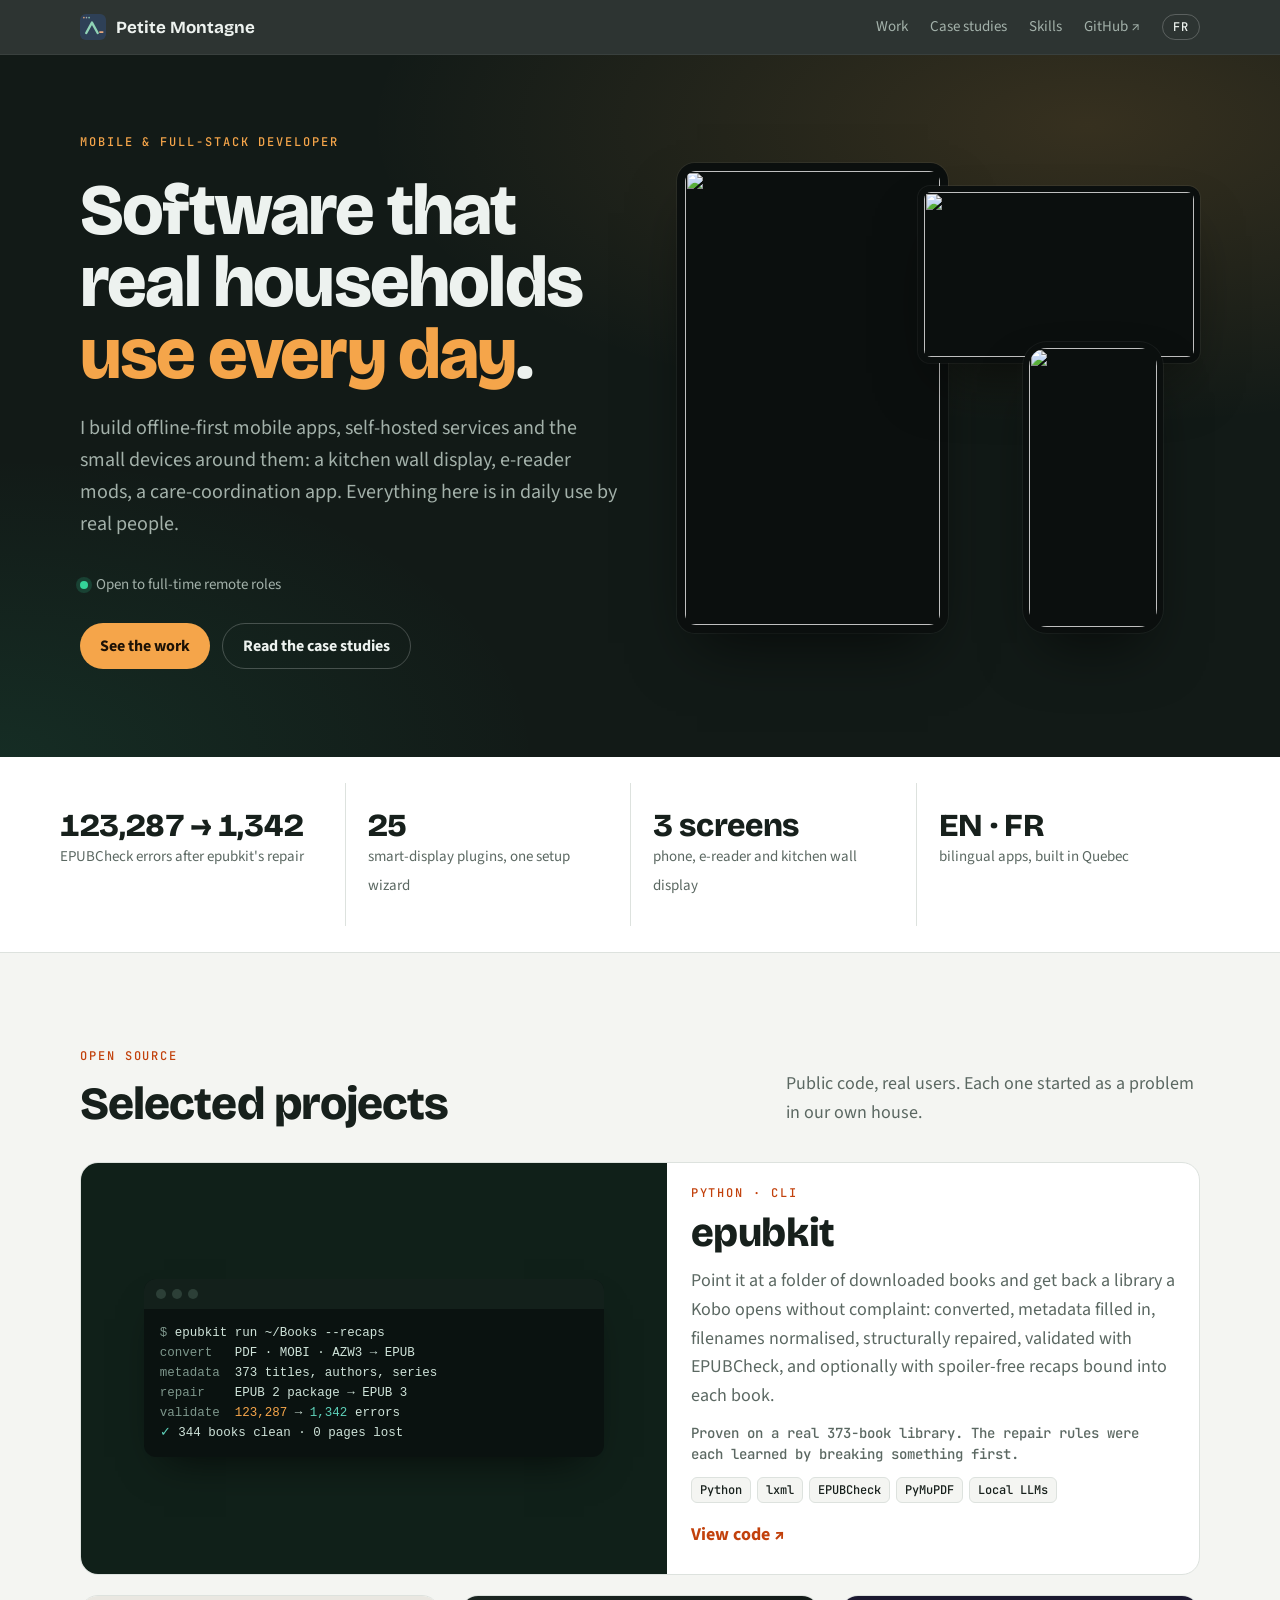
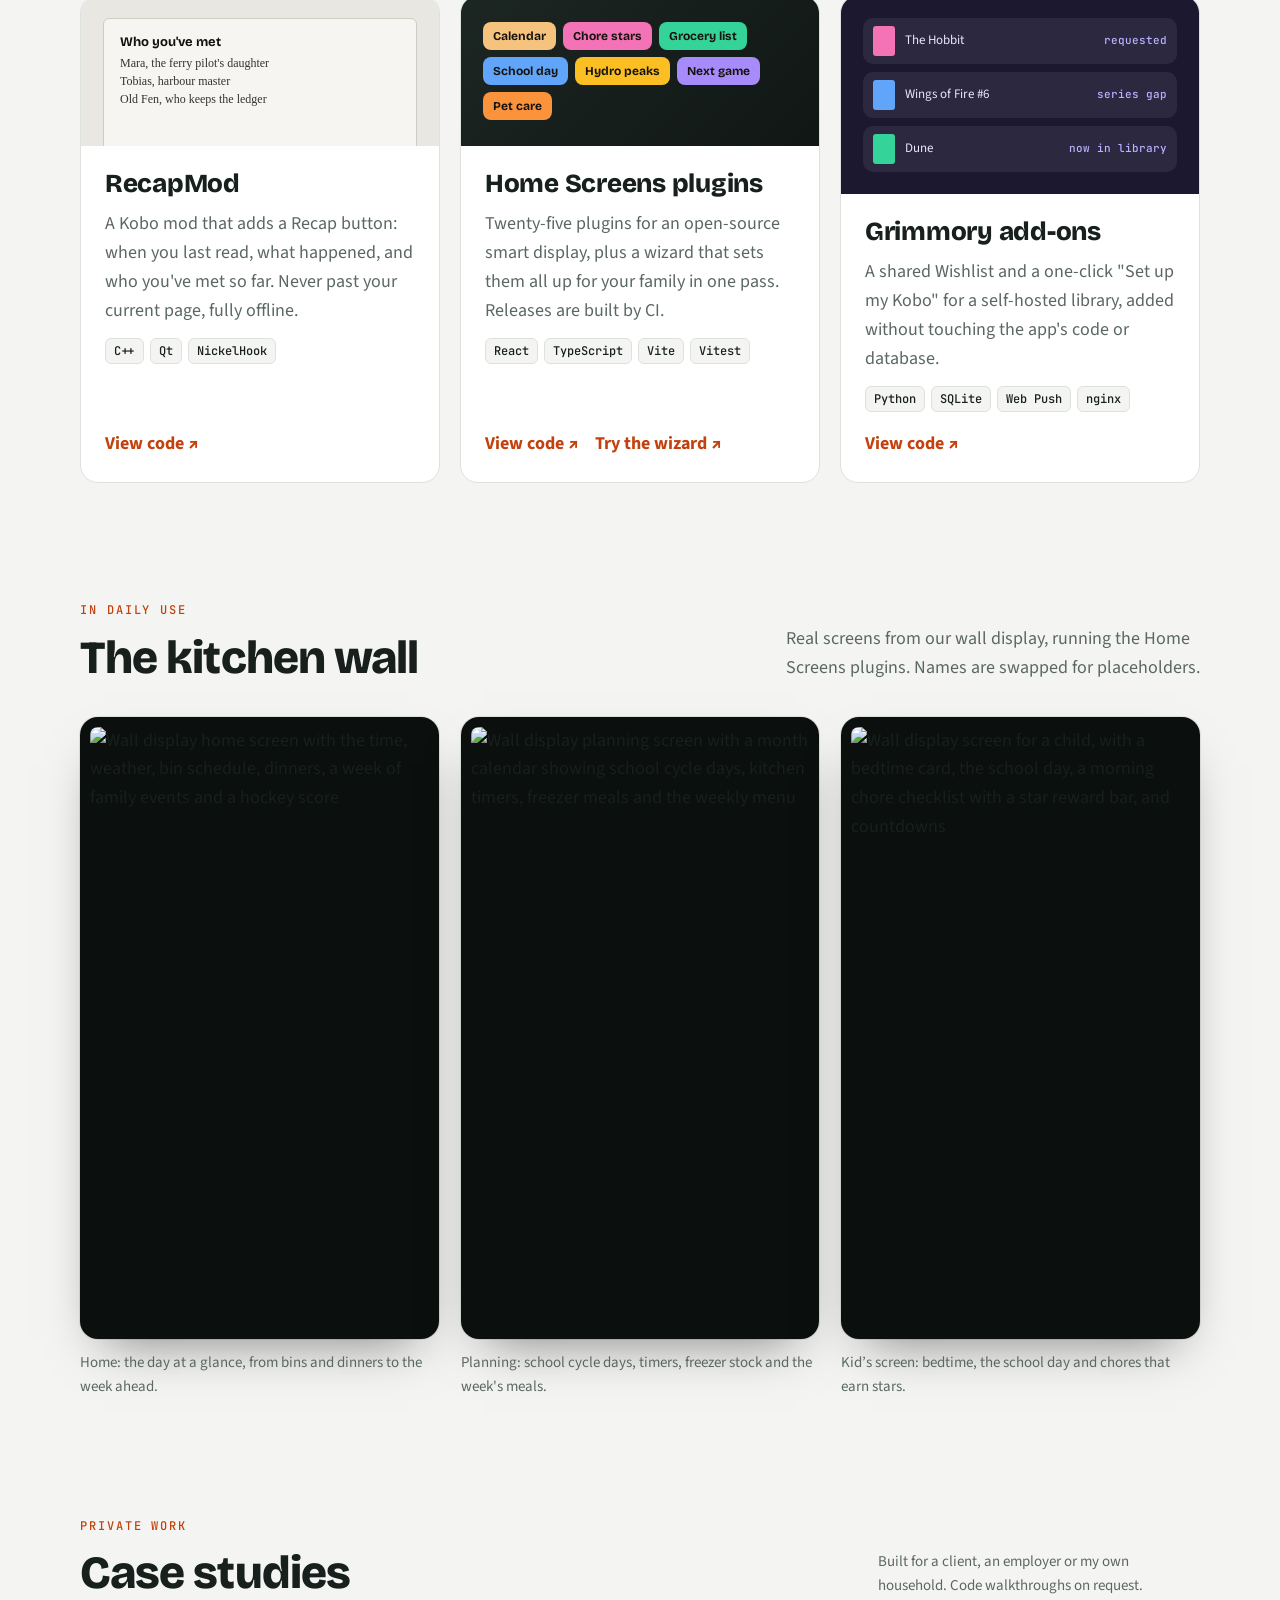
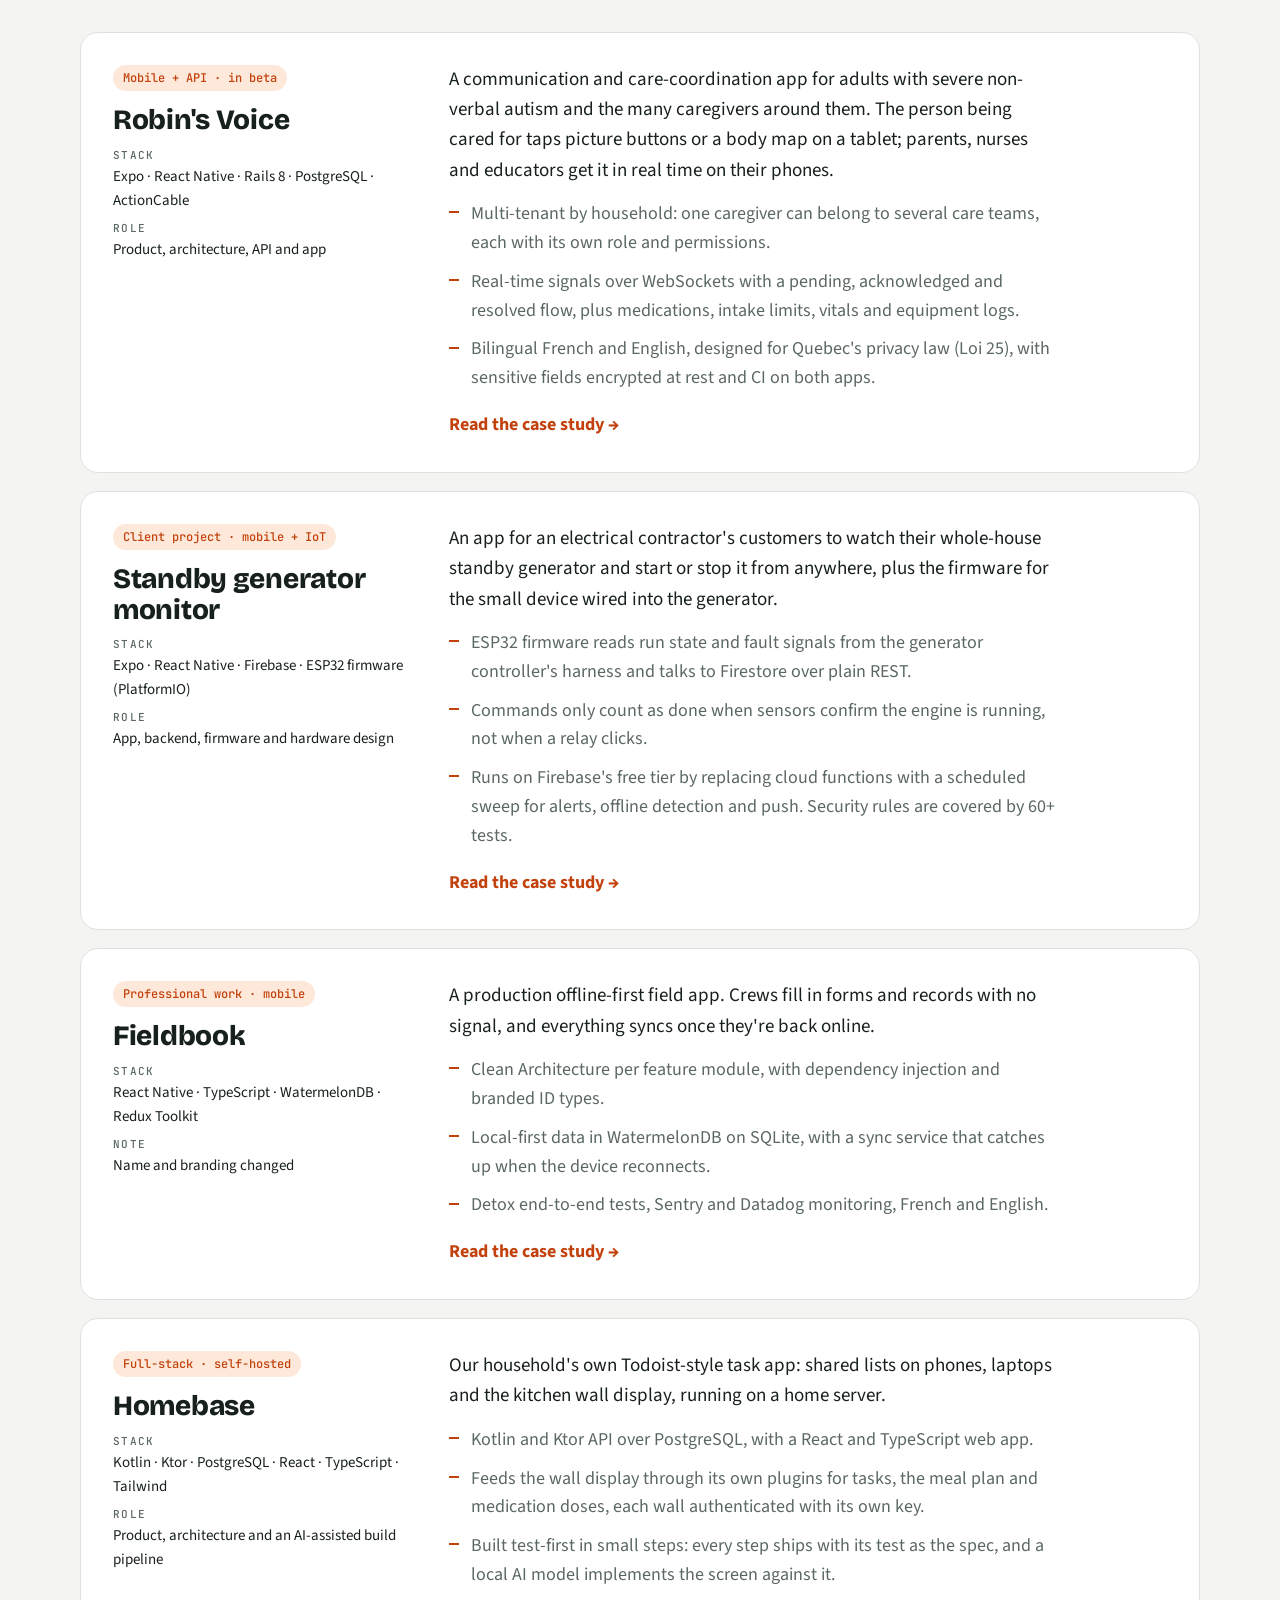
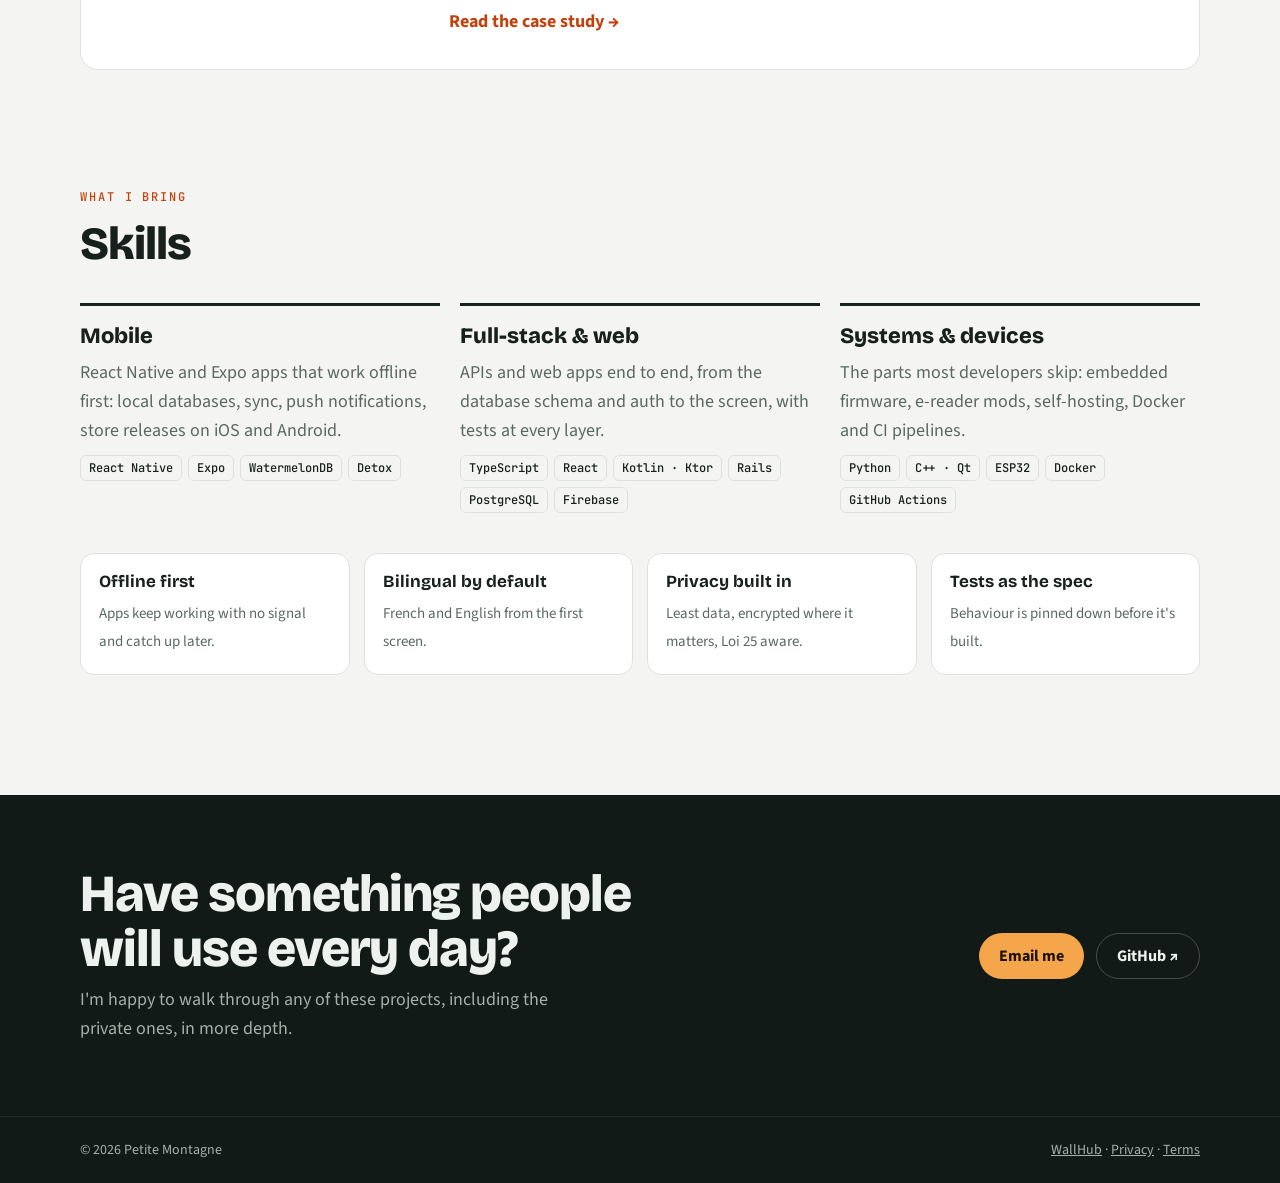
==== index.html @ 61a62d47 "Rebrand from Tweety to Petite Montagne Update GitHub owner links to petite-montagne, the Pages domai" ====
<!doctype html>
<html lang="en">
<head>
<meta charset="utf-8">
<meta name="viewport" content="width=device-width, initial-scale=1, viewport-fit=cover">
<title>Petite Montagne · Mobile &amp; full-stack developer</title>
<meta name="description" content="Offline-first mobile apps, self-hosted family software, e-book tooling and smart-display plugins. Software real households use every day.">
<link rel="canonical" href="https://petite-montagne.github.io/">
<link rel="alternate" hreflang="en" href="https://petite-montagne.github.io/">
<link rel="alternate" hreflang="fr" href="https://petite-montagne.github.io/fr/">
<link rel="alternate" hreflang="x-default" href="https://petite-montagne.github.io/">
<meta property="og:type" content="website">
<meta property="og:site_name" content="Petite Montagne">
<meta property="og:title" content="Petite Montagne · Mobile &amp; full-stack developer">
<meta property="og:description" content="Offline-first mobile apps, self-hosted family software, e-book tooling and smart-display plugins. Software real households use every day.">
<meta property="og:url" content="https://petite-montagne.github.io/">
<meta property="og:image" content="https://petite-montagne.github.io/assets/og-en.png">
<meta property="og:image:width" content="1200">
<meta property="og:image:height" content="630">
<meta property="og:locale" content="en_CA">
<meta name="twitter:card" content="summary_large_image">
<meta name="theme-color" content="#121a17">
<link rel="icon" href="/assets/icon.svg" type="image/svg+xml">
<link rel="icon" href="/assets/icon-32.png" sizes="32x32" type="image/png">
<link rel="apple-touch-icon" href="/assets/apple-touch-icon.png">
<link rel="preconnect" href="https://fonts.googleapis.com">
<link rel="preconnect" href="https://fonts.gstatic.com" crossorigin>
<link rel="stylesheet" href="https://fonts.googleapis.com/css2?family=Bricolage+Grotesque:opsz,wght@12..96,500;12..96,700;12..96,800&family=Source+Sans+3:wght@400;600;700&family=JetBrains+Mono:wght@400;500&display=swap">
<link rel="stylesheet" href="/assets/site.css">
</head>
<body>

<header class="nav">
  <div class="wrap">
    <a class="brand" href="#top"><i aria-hidden="true"></i>Petite Montagne</a>
    <ul>
      <li><a href="#work">Work</a></li>
      <li><a href="#cases">Case studies</a></li>
      <li><a href="#skills">Skills</a></li>
      
      <li><a href="https://github.com/petite-montagne">GitHub ↗</a></li>
      <li><a class="lang" href="/fr/" hreflang="fr" lang="fr" aria-label="Lire en français">FR</a></li>
    </ul>
  </div>
</header>

<main id="top">
  <section class="hero" aria-labelledby="hero-h">
    <div class="wrap">
      <div>
        <span class="eyebrow">Mobile &amp; full-stack developer</span>
        <h1 id="hero-h">Software that real households <em>use every day</em>.</h1>
        <p class="lede">I build offline-first mobile apps, self-hosted services and the small devices around them: a kitchen wall display, e-reader mods, a care-coordination app. Everything here is in daily use by real people.</p>
        <p class="avail">Open to full-time remote roles</p>
        <div class="cta">
          <a class="btn primary" href="#work">See the work</a>
          <a class="btn ghost" href="#cases">Read the case studies</a>
        </div>
      </div>

      <div class="devices" aria-label="Real screens: our kitchen wall display, the Homebase task app on a laptop, and a care alert in Robin's Voice on a phone" role="img">
        <div class="dev wall"><img src="/assets/shots/wall-home.webp" width="1080" height="1920" alt="" fetchpriority="high" decoding="async"></div>
        <div class="dev desk"><img src="/assets/shots/cases/homebase/today.webp" width="1440" height="900" alt="" decoding="async"></div>
        <div class="dev phone"><img src="/assets/shots/cases/robins-voice/notifications.webp" width="645" height="1403" alt="" decoding="async"></div>
      </div>
    </div>
  </section>

  <div class="proof">
    <div class="wrap">
      <div><strong>123,287 → 1,342</strong><span>EPUBCheck errors after epubkit's repair</span></div><div><strong>25</strong><span>smart-display plugins, one setup wizard</span></div><div><strong>3 screens</strong><span>phone, e-reader and kitchen wall display</span></div><div><strong>EN · FR</strong><span>bilingual apps, built in Quebec</span></div>
    </div>
  </div>

  <section class="block wrap" id="work" aria-labelledby="work-h">
    <div class="head">
      <div><span class="eyebrow">Open source</span><h2 id="work-h">Selected projects</h2></div>
      <p>Public code, real users. Each one started as a problem in our own house.</p>
    </div>

    <div class="projects">
      <article class="proj feature">
        <div class="art epub" aria-hidden="true">
          <div class="term">
            <div class="bar"><i></i><i></i><i></i></div>
<pre><span class="dim">$</span> epubkit run ~/Books --recaps
<span class="dim">convert</span>   PDF · MOBI · AZW3 → EPUB
<span class="dim">metadata</span>  373 titles, authors, series
<span class="dim">repair</span>    EPUB 2 package → EPUB 3
<span class="dim">validate</span>  <span class="hi">123,287</span> → <span class="ok">1,342</span> errors
<span class="ok">✓</span> 344 books clean · 0 pages lost</pre>
          </div>
        </div>
        <div class="body">
          <span class="eyebrow">Python · CLI</span>
          <h3>epubkit</h3>
          <p>Point it at a folder of downloaded books and get back a library a Kobo opens without complaint: converted, metadata filled in, filenames normalised, structurally repaired, validated with EPUBCheck, and optionally with spoiler-free recaps bound into each book.</p>
          <p class="metric">Proven on a real 373-book library. The repair rules were each learned by breaking something first.</p>
          <div class="tags"><span>Python</span><span>lxml</span><span>EPUBCheck</span><span>PyMuPDF</span><span>Local LLMs</span></div>
          <div class="links"><a href="https://github.com/petite-montagne/epubkit">View code ↗</a></div>
        </div>
      </article>

      <article class="proj">
        <div class="art recap" aria-hidden="true"><div class="page"><b>Who you've met</b>Mara, the ferry pilot's daughter<br>Tobias, harbour master<br>Old Fen, who keeps the ledger</div></div>
        <div class="body">
          <h3>RecapMod</h3>
          <p>A Kobo mod that adds a Recap button: when you last read, what happened, and who you've met so far. Never past your current page, fully offline.</p>
          <div class="tags"><span>C++</span><span>Qt</span><span>NickelHook</span></div>
          <div class="links"><a href="https://github.com/petite-montagne/RecapMod">View code ↗</a></div>
        </div>
      </article>

      <article class="proj">
        <div class="art hs" aria-hidden="true"><b style="background:#f5c37e">Calendar</b><b style="background:#f472b6">Chore stars</b><b style="background:#34d399">Grocery list</b><b style="background:#60a5fa">School day</b><b style="background:#fbbf24">Hydro peaks</b><b style="background:#a78bfa">Next game</b><b style="background:#fb923c">Pet care</b></div>
        <div class="body">
          <h3>Home Screens plugins</h3>
          <p>Twenty-five plugins for an open-source smart display, plus a wizard that sets them all up for your family in one pass. Releases are built by CI.</p>
          <div class="tags"><span>React</span><span>TypeScript</span><span>Vite</span><span>Vitest</span></div>
          <div class="links"><a href="https://github.com/petite-montagne/home-screens-plugins">View code ↗</a><a href="https://petite-montagne.github.io/home-screens-plugins/">Try the wizard ↗</a></div>
        </div>
      </article>

      <article class="proj">
        <div class="art grim" aria-hidden="true">
          <div class="book"><i style="background:#f472b6"></i>The Hobbit<em>requested</em></div><div class="book"><i style="background:#60a5fa"></i>Wings of Fire #6<em>series gap</em></div><div class="book"><i style="background:#34d399"></i>Dune<em>now in library</em></div>
        </div>
        <div class="body">
          <h3>Grimmory add-ons</h3>
          <p>A shared Wishlist and a one-click "Set up my Kobo" for a self-hosted library, added without touching the app's code or database.</p>
          <div class="tags"><span>Python</span><span>SQLite</span><span>Web Push</span><span>nginx</span></div>
          <div class="links"><a href="https://github.com/petite-montagne/grimmory-addons">View code ↗</a></div>
        </div>
      </article>
    </div>
  </section>

  <section class="block wrap" id="wall" aria-labelledby="wall-h">
    <div class="head">
      <div><span class="eyebrow">In daily use</span><h2 id="wall-h">The kitchen wall</h2></div>
      <p>Real screens from our wall display, running the Home Screens plugins. Names are swapped for placeholders.</p>
    </div>
    <div class="shots">
      <figure><img src="/assets/shots/wall-home.webp" width="1080" height="1920" loading="lazy" decoding="async" alt="Wall display home screen with the time, weather, bin schedule, dinners, a week of family events and a hockey score"><figcaption>Home: the day at a glance, from bins and dinners to the week ahead.</figcaption></figure><figure><img src="/assets/shots/wall-planning.webp" width="1080" height="1920" loading="lazy" decoding="async" alt="Wall display planning screen with a month calendar showing school cycle days, kitchen timers, freezer meals and the weekly menu"><figcaption>Planning: school cycle days, timers, freezer stock and the week's meals.</figcaption></figure><figure><img src="/assets/shots/wall-sam.webp" width="1080" height="1920" loading="lazy" decoding="async" alt="Wall display screen for a child, with a bedtime card, the school day, a morning chore checklist with a star reward bar, and countdowns"><figcaption>Kid’s screen: bedtime, the school day and chores that earn stars.</figcaption></figure>
    </div>
  </section>

  <section class="block wrap" id="cases" aria-labelledby="cases-h">
    <div class="head">
      <div><span class="eyebrow">Private work</span><h2 id="cases-h">Case studies</h2></div>
      <p class="private">Built for a client, an employer or my own household. Code walkthroughs on request.</p>
    </div>

    <div class="cases">
      
      <article class="case" id="robins-voice">
        <aside>
          <span class="kind">Mobile + API · in beta</span>
          <h3>Robin's Voice</h3>
          <dl><div><dt>Stack</dt><dd>Expo · React Native · Rails 8 · PostgreSQL · ActionCable</dd></div><div><dt>Role</dt><dd>Product, architecture, API and app</dd></div></dl>
        </aside>
        <div class="story">
          <p>A communication and care-coordination app for adults with severe non-verbal autism and the many caregivers around them. The person being cared for taps picture buttons or a body map on a tablet; parents, nurses and educators get it in real time on their phones.</p>
          <ul><li>Multi-tenant by household: one caregiver can belong to several care teams, each with its own role and permissions.</li><li>Real-time signals over WebSockets with a pending, acknowledged and resolved flow, plus medications, intake limits, vitals and equipment logs.</li><li>Bilingual French and English, designed for Quebec's privacy law (Loi 25), with sensitive fields encrypted at rest and CI on both apps.</li></ul>
          <a class="more" href="/work/robins-voice/">Read the case study →</a>
        </div>
      </article>
      <article class="case" id="generator-monitor">
        <aside>
          <span class="kind">Client project · mobile + IoT</span>
          <h3>Standby generator monitor</h3>
          <dl><div><dt>Stack</dt><dd>Expo · React Native · Firebase · ESP32 firmware (PlatformIO)</dd></div><div><dt>Role</dt><dd>App, backend, firmware and hardware design</dd></div></dl>
        </aside>
        <div class="story">
          <p>An app for an electrical contractor's customers to watch their whole-house standby generator and start or stop it from anywhere, plus the firmware for the small device wired into the generator.</p>
          <ul><li>ESP32 firmware reads run state and fault signals from the generator controller's harness and talks to Firestore over plain REST.</li><li>Commands only count as done when sensors confirm the engine is running, not when a relay clicks.</li><li>Runs on Firebase's free tier by replacing cloud functions with a scheduled sweep for alerts, offline detection and push. Security rules are covered by 60+ tests.</li></ul>
          <a class="more" href="/work/generator-monitor/">Read the case study →</a>
        </div>
      </article>
      <article class="case" id="fieldbook">
        <aside>
          <span class="kind">Professional work · mobile</span>
          <h3>Fieldbook</h3>
          <dl><div><dt>Stack</dt><dd>React Native · TypeScript · WatermelonDB · Redux Toolkit</dd></div><div><dt>Note</dt><dd>Name and branding changed</dd></div></dl>
        </aside>
        <div class="story">
          <p>A production offline-first field app. Crews fill in forms and records with no signal, and everything syncs once they're back online.</p>
          <ul><li>Clean Architecture per feature module, with dependency injection and branded ID types.</li><li>Local-first data in WatermelonDB on SQLite, with a sync service that catches up when the device reconnects.</li><li>Detox end-to-end tests, Sentry and Datadog monitoring, French and English.</li></ul>
          <a class="more" href="/work/fieldbook/">Read the case study →</a>
        </div>
      </article>
      <article class="case" id="homebase">
        <aside>
          <span class="kind">Full-stack · self-hosted</span>
          <h3>Homebase</h3>
          <dl><div><dt>Stack</dt><dd>Kotlin · Ktor · PostgreSQL · React · TypeScript · Tailwind</dd></div><div><dt>Role</dt><dd>Product, architecture and an AI-assisted build pipeline</dd></div></dl>
        </aside>
        <div class="story">
          <p>Our household's own Todoist-style task app: shared lists on phones, laptops and the kitchen wall display, running on a home server.</p>
          <ul><li>Kotlin and Ktor API over PostgreSQL, with a React and TypeScript web app.</li><li>Feeds the wall display through its own plugins for tasks, the meal plan and medication doses, each wall authenticated with its own key.</li><li>Built test-first in small steps: every step ships with its test as the spec, and a local AI model implements the screen against it.</li></ul>
          <a class="more" href="/work/homebase/">Read the case study →</a>
        </div>
      </article>
    </div>
  </section>

  <section class="block wrap" id="skills" aria-labelledby="skills-h">
    <div class="head">
      <div><span class="eyebrow">What I bring</span><h2 id="skills-h">Skills</h2></div>
    </div>
    <div class="skills">
      <div class="skill"><h3>Mobile</h3><p>React Native and Expo apps that work offline first: local databases, sync, push notifications, store releases on iOS and Android.</p><div class="tags"><span>React Native</span><span>Expo</span><span>WatermelonDB</span><span>Detox</span></div></div><div class="skill"><h3>Full-stack &amp; web</h3><p>APIs and web apps end to end, from the database schema and auth to the screen, with tests at every layer.</p><div class="tags"><span>TypeScript</span><span>React</span><span>Kotlin · Ktor</span><span>Rails</span><span>PostgreSQL</span><span>Firebase</span></div></div><div class="skill"><h3>Systems &amp; devices</h3><p>The parts most developers skip: embedded firmware, e-reader mods, self-hosting, Docker and CI pipelines.</p><div class="tags"><span>Python</span><span>C++ · Qt</span><span>ESP32</span><span>Docker</span><span>GitHub Actions</span></div></div>
    </div>
    <div class="principles">
      <div><b>Offline first</b><span>Apps keep working with no signal and catch up later.</span></div><div><b>Bilingual by default</b><span>French and English from the first screen.</span></div><div><b>Privacy built in</b><span>Least data, encrypted where it matters, Loi 25 aware.</span></div><div><b>Tests as the spec</b><span>Behaviour is pinned down before it's built.</span></div>
    </div>
  </section>
</main>

<section class="contact" aria-labelledby="contact-h">
  <div class="wrap">
    <div>
      <h2 id="contact-h">Have something people will use every day?</h2>
      <p>I'm happy to walk through any of these projects, including the private ones, in more depth.</p>
    </div>
    <div class="actions"><a class="btn primary" href="mailto:tweetyboopdev2022@gmail.com">Email me</a><a class="btn ghost" href="https://github.com/petite-montagne">GitHub ↗</a></div>
  </div>
</section>
<footer>
  <div class="wrap">
    <span>© 2026 Petite Montagne</span>
    <span><a href="/wallhub/">WallHub</a> · <a href="/wallhub/privacy.html">Privacy</a> · <a href="/wallhub/terms.html">Terms</a></span>
  </div>
</footer>
</body>
</html>
---- assets/site.css ----
/* Layout: a dark "living room" hero holding three device mockups (wall display, e-reader, phone);
   below it a light page: proof strip, featured + grid projects, case-study rows, skills, contact band. */
:root {
  --bg: #f4f5f2;
  --surface: #ffffff;
  --ink: #17201c;
  --muted: #5b6862;
  --line: #dde2de;
  --accent: #c2410c;
  --accent-soft: #fde8d9;
  --night: #121a17;
  --night-2: #1b2622;
  --night-ink: #edf2ef;
  --night-muted: #a3b1aa;
  --glow: #f5a54a;
  --display: "Bricolage Grotesque", "Avenir Next", "Segoe UI", system-ui, sans-serif;
  --body: "Source Sans 3", "Segoe UI", system-ui, sans-serif;
  --mono: "JetBrains Mono", ui-monospace, Menlo, Consolas, monospace;
  --radius: 18px;
  color-scheme: light;
}
@media (prefers-color-scheme: dark) {
  :root {
    --bg: #0e1412; --surface: #151d1a; --ink: #e7ede9; --muted: #9db0a7; --line: #24302b;
    --accent: #f5a54a; --accent-soft: #33261a; --night: #090e0c; --night-2: #121a17;
    color-scheme: dark;
  }
}
* { box-sizing: border-box; }
html { scroll-behavior: smooth; scroll-padding-top: 72px; }
@media (prefers-reduced-motion: reduce) { html { scroll-behavior: auto; } *, *::before, *::after { transition: none !important; animation: none !important; } }
body { margin: 0; background: var(--bg); color: var(--ink); font: 18px/1.6 var(--body); -webkit-font-smoothing: antialiased; }
img, svg { max-width: 100%; }
a { color: inherit; }
a:focus-visible, button:focus-visible { outline: 3px solid var(--glow); outline-offset: 3px; border-radius: 6px; }
.wrap { max-width: 1160px; margin: 0 auto; padding-left: max(20px, env(safe-area-inset-left, 0px)); padding-right: max(20px, env(safe-area-inset-right, 0px)); }
.eyebrow { font: 500 12px/1 var(--mono); letter-spacing: .16em; text-transform: uppercase; color: var(--accent); }

/* nav */
.nav { position: sticky; top: env(safe-area-inset-top, 0px); z-index: 20; background: color-mix(in srgb, var(--night) 88%, transparent); backdrop-filter: blur(12px); -webkit-backdrop-filter: blur(12px); color: var(--night-ink); border-bottom: 1px solid rgba(255,255,255,.06); }
body::before { content: ""; position: fixed; inset: 0 0 auto; height: env(safe-area-inset-top, 0px); z-index: 30; background: var(--night); }
.nav .wrap { display: flex; align-items: center; justify-content: space-between; gap: 16px; padding-block: 14px; }
.brand { display: flex; align-items: center; gap: 10px; font: 700 17px/1 var(--display); text-decoration: none; }
.brand i { width: 26px; height: 26px; border-radius: 6px; background: url(/assets/icon.svg) center / cover no-repeat; display: inline-block; }
.nav ul { list-style: none; display: flex; gap: 22px; margin: 0; padding: 0; font-size: 15px; }
.nav ul a { text-decoration: none; color: var(--night-muted); }
.nav ul a:hover { color: var(--night-ink); }
@media (max-width: 560px) { .nav ul li:not(:last-child) { display: none; } }

/* hero */
.hero { background: radial-gradient(1200px 500px at 85% 10%, rgba(245,165,74,.16), transparent 60%), radial-gradient(900px 500px at 0% 100%, rgba(52,211,153,.10), transparent 60%), var(--night); color: var(--night-ink); overflow: hidden; }
.hero .wrap { display: grid; grid-template-columns: minmax(0, 1.05fr) minmax(0, 1fr); gap: 48px; align-items: center; padding-block: 72px 88px; }
@media (max-width: 960px) { .hero .wrap { grid-template-columns: minmax(0, 1fr); padding-block: 48px 64px; } }
.hero h1 { font: 800 clamp(40px, 6vw, 72px)/1.0 var(--display); letter-spacing: -.025em; margin: 18px 0 22px; text-wrap: balance; }
.hero h1 em { font-style: normal; color: var(--glow); }
.hero p.lede { font-size: 20px; color: var(--night-muted); max-width: 54ch; margin: 0 0 30px; }
.cta { display: flex; flex-wrap: wrap; gap: 12px; }
.btn { display: inline-flex; align-items: center; gap: 8px; font: 700 16px/1 var(--body); padding: 14px 20px; border-radius: 999px; text-decoration: none; transition: transform .15s ease, background-color .2s; }
.btn.primary { background: var(--glow); color: #1d1206; }
.btn.ghost { border: 1px solid rgba(255,255,255,.22); color: var(--night-ink); }
.btn:hover { transform: translateY(-1px); }
.hero .eyebrow { color: var(--glow); }

/* devices */
.devices { position: relative; height: 470px; }
@media (max-width: 960px) { .devices { height: 420px; max-width: 560px; width: 100%; margin: 0 auto; } }
@media (max-width: 480px) { .devices { height: 360px; } }
.dev { position: absolute; border-radius: 22px; box-shadow: 0 30px 60px -20px rgba(0,0,0,.6), 0 0 0 1px rgba(255,255,255,.06); }
.wall { left: 0; top: 0; width: 58%; height: 92%; background: #0b0f0e; padding: 12px; border-radius: 20px; }
.wall .screen { height: 100%; border-radius: 12px; background: linear-gradient(180deg, #1c2622, #141c19); padding: 14px; display: grid; grid-template-rows: auto auto 1fr; gap: 10px; overflow: hidden; }
.wall .time { font: 800 clamp(26px, 4vw, 40px)/1 var(--display); color: #fff; }
.wall .time small { display: block; font: 500 11px/1.4 var(--mono); color: #a3b1aa; letter-spacing: .06em; margin-top: 6px; }
.tabs { display: flex; flex-wrap: wrap; gap: 5px; }
.tabs b { font: 700 10px/1 var(--display); padding: 6px 8px; border-radius: 7px; color: #16120c; }
.tiles { display: grid; grid-template-columns: 1fr 1fr; gap: 7px; align-content: start; }
.tile { background: rgba(255,255,255,.06); border-radius: 9px; padding: 8px 9px; font-size: 11px; line-height: 1.3; color: #dfe7e3; min-width: 0; }
.tile b { display: block; font: 700 9px/1.2 var(--mono); letter-spacing: .08em; text-transform: uppercase; color: #a3b1aa; margin-bottom: 4px; }
.tile.wide { grid-column: span 2; }
.stars { color: #fbbf24; letter-spacing: 2px; }
.desk { right: 0; top: 5%; width: 54%; aspect-ratio: 1440 / 900; padding: 6px; background: #0b0f0e; border-radius: 12px; }
.phone { right: 7%; bottom: 0; height: 62%; aspect-ratio: 645 / 1403; padding: 6px; background: #0b0f0e; border-radius: 24px; }
.desk img, .phone img { display: block; width: 100%; height: 100%; object-fit: cover; object-position: top; border-radius: 7px; }
.phone img { border-radius: 18px; }
@media (prefers-reduced-motion: no-preference) {
  .dev { animation: rise .8s cubic-bezier(.2,.7,.2,1) both; }
  .desk { animation-delay: .12s; } .phone { animation-delay: .24s; }
  @keyframes rise { from { transform: translateY(14px); } to { transform: none; } }
}

/* proof strip */
.proof { border-bottom: 1px solid var(--line); background: var(--surface); }
.proof .wrap { display: grid; grid-template-columns: repeat(4, minmax(0, 1fr)); gap: 0; }
@media (max-width: 760px) { .proof .wrap { grid-template-columns: repeat(2, minmax(0, 1fr)); } }
.proof div { padding: 26px 18px 26px 0; border-right: 1px solid var(--line); min-width: 0; }
.proof div + div { padding-left: 22px; }
.proof div:last-child { border-right: 0; }
@media (max-width: 760px) { .proof div { border-right: 0; padding-left: 0 !important; } }
.proof strong { display: block; font: 800 clamp(24px, 3vw, 32px)/1.05 var(--display); letter-spacing: -.01em; font-variant-numeric: tabular-nums; }
.proof span { font-size: 15px; color: var(--muted); }

/* sections */
section.block { padding-block: 88px 24px; }
.head { display: flex; flex-wrap: wrap; align-items: end; justify-content: space-between; gap: 16px; margin-bottom: 34px; }
.head h2 { font: 800 clamp(30px, 4vw, 46px)/1.05 var(--display); letter-spacing: -.02em; margin: 10px 0 0; text-wrap: balance; }
.head p { margin: 0; color: var(--muted); max-width: 46ch; }

/* projects */
.projects { display: grid; grid-template-columns: repeat(6, minmax(0, 1fr)); gap: 20px; }
.proj { grid-column: span 2; background: var(--surface); border: 1px solid var(--line); border-radius: var(--radius); overflow: hidden; display: flex; flex-direction: column; min-width: 0; transition: transform .2s ease, box-shadow .2s ease; }
.proj:hover { transform: translateY(-3px); box-shadow: 0 18px 40px -24px rgba(0,0,0,.35); }
.proj.feature { grid-column: span 6; display: grid; grid-template-columns: minmax(0, 1.1fr) minmax(0, 1fr); }
@media (max-width: 960px) { .proj { grid-column: span 3; } .proj.feature { grid-column: span 6; grid-template-columns: minmax(0, 1fr); } }
@media (max-width: 640px) { .proj, .proj.feature { grid-column: span 6; } }
.art { min-height: 150px; position: relative; overflow: hidden; }
.proj .body { padding: 24px; display: flex; flex-direction: column; gap: 12px; flex: 1; }
.proj h3 { font: 800 26px/1.1 var(--display); margin: 0; letter-spacing: -.01em; }
.proj.feature h3 { font-size: clamp(30px, 3.6vw, 40px); }
.proj p { margin: 0; color: var(--muted); }
.metric { font: 500 14px/1.5 var(--mono); color: var(--accent); }
.tags { display: flex; flex-wrap: wrap; gap: 6px; }
.tags span { font: 500 12px/1 var(--mono); padding: 6px 8px; border-radius: 6px; background: var(--bg); border: 1px solid var(--line); }
.links { display: flex; flex-wrap: wrap; gap: 16px; margin-top: auto; padding-top: 6px; }
.links a { font-weight: 700; color: var(--accent); text-decoration: none; }
.links a:hover { text-decoration: underline; text-underline-offset: 3px; }

/* project art */
.art.epub { background: #102019; display: grid; place-items: center; padding: 28px; min-height: 280px; }
.term { width: 100%; max-width: 460px; background: #0a1210; border-radius: 12px; box-shadow: 0 20px 40px -20px rgba(0,0,0,.7); font: 12.5px/1.6 var(--mono); color: #cfe3d9; overflow: hidden; }
.term .bar { display: flex; gap: 6px; padding: 10px 12px; background: #13201b; }
.term .bar i { width: 10px; height: 10px; border-radius: 50%; background: #2c3f37; }
.term pre { margin: 0; padding: 14px 16px; white-space: pre-wrap; overflow-wrap: anywhere; }
.term .ok { color: #5ed1b9; } .term .dim { color: #7d968b; } .term .hi { color: #f5a54a; }
.art.recap { background: #e9e7e1; }
.art.recap .page { position: absolute; inset: 22px 22px -10px; background: #f6f5f1; border: 1px solid #cfccc4; border-radius: 6px; padding: 16px; font: 12px/1.5 Georgia, serif; color: #333; }
.art.recap .page b { font: 700 13px/1.2 var(--display); display: block; margin-bottom: 4px; color: #111; }
.art.hs { background: linear-gradient(135deg, #1c2622, #101715); padding: 22px; display: flex; flex-wrap: wrap; gap: 7px; align-content: center; }
.art.hs b { font: 700 12px/1 var(--display); padding: 8px 10px; border-radius: 8px; color: #16120c; }
.art.grim { background: #1b1830; padding: 22px; display: grid; gap: 8px; align-content: center; }
.art.grim .book { display: flex; align-items: center; gap: 10px; background: rgba(255,255,255,.07); border-radius: 10px; padding: 8px 10px; color: #e8e5ff; font-size: 13px; }
.art.grim .book i { width: 22px; height: 30px; border-radius: 3px; flex: none; }
.art.grim .book em { margin-left: auto; font-style: normal; font: 500 11px/1 var(--mono); color: #b9b2ff; }

/* case studies */
.cases { display: grid; gap: 18px; }
.case { display: grid; grid-template-columns: minmax(0, 300px) minmax(0, 1fr); gap: 36px; background: var(--surface); border: 1px solid var(--line); border-radius: var(--radius); padding: 32px; }
@media (max-width: 820px) { .case { grid-template-columns: minmax(0, 1fr); gap: 18px; padding: 24px; } }
.case aside { display: grid; gap: 14px; align-content: start; }
.case h3 { font: 800 28px/1.1 var(--display); margin: 0; letter-spacing: -.01em; }
.kind { justify-self: start; font: 500 12px/1 var(--mono); padding: 7px 10px; border-radius: 999px; background: var(--accent-soft); color: var(--accent); }
.case dl { margin: 0; display: grid; gap: 10px; font-size: 15px; }
.case dt { font: 500 11px/1 var(--mono); letter-spacing: .12em; text-transform: uppercase; color: var(--muted); }
.case dd { margin: 4px 0 0; }
.case .story { display: grid; gap: 14px; max-width: 68ch; }
.case .story p { margin: 0; font-size: 19px; }
.case ul { margin: 0; padding: 0; list-style: none; display: grid; gap: 10px; }
.case li { position: relative; padding-left: 22px; color: var(--muted); }
.case li::before { content: ""; position: absolute; left: 0; top: .62em; width: 10px; height: 2px; background: var(--accent); }
.private { font-size: 15px; color: var(--muted); }

/* skills */
.skills { display: grid; grid-template-columns: repeat(3, minmax(0, 1fr)); gap: 20px; }
@media (max-width: 860px) { .skills { grid-template-columns: minmax(0, 1fr); } }
.skill { border-top: 3px solid var(--ink); padding-top: 18px; display: grid; gap: 10px; align-content: start; }
.skill h3 { font: 800 22px/1.15 var(--display); margin: 0; }
.skill p { margin: 0; color: var(--muted); }
.principles { margin-top: 40px; display: grid; grid-template-columns: repeat(4, minmax(0, 1fr)); gap: 14px; }
@media (max-width: 860px) { .principles { grid-template-columns: repeat(2, minmax(0, 1fr)); } }
.principles div { background: var(--surface); border: 1px solid var(--line); border-radius: 14px; padding: 18px; min-width: 0; }
.principles b { display: block; font: 700 17px/1.2 var(--display); margin-bottom: 6px; }
.principles span { font-size: 15px; color: var(--muted); }

/* contact */
.contact { margin-top: 96px; background: var(--night); color: var(--night-ink); }
.contact .wrap { padding-block: 72px; display: grid; grid-template-columns: minmax(0, 1fr) auto; gap: 28px; align-items: center; }
@media (max-width: 760px) { .contact .wrap { grid-template-columns: minmax(0, 1fr); } }
.contact h2 { font: 800 clamp(30px, 4.4vw, 52px)/1.05 var(--display); margin: 0 0 10px; letter-spacing: -.02em; text-wrap: balance; }
.contact p { margin: 0; color: var(--night-muted); max-width: 52ch; }
footer { background: var(--night); color: var(--night-muted); border-top: 1px solid rgba(255,255,255,.07); font-size: 14px; }
footer .wrap { display: flex; flex-wrap: wrap; justify-content: space-between; gap: 12px; padding-block: 22px calc(22px + env(safe-area-inset-bottom, 0px)); }
footer a { color: var(--night-muted); }

/* language switch + availability */
.lang { border: 1px solid rgba(255,255,255,.22); border-radius: 999px; padding: 4px 10px; font: 500 12px/1 var(--mono); letter-spacing: .08em; }
.nav ul a.lang { color: var(--night-ink); }
.avail { display: inline-flex; align-items: center; gap: 8px; font-size: 15px; color: var(--night-muted); margin: -14px 0 26px; }
.avail::before { content: ""; width: 8px; height: 8px; border-radius: 50%; background: #34d399; box-shadow: 0 0 0 4px rgba(52,211,153,.18); }
.case .more { margin-top: 4px; font-weight: 700; color: var(--accent); text-decoration: none; justify-self: start; }
.case .more:hover { text-decoration: underline; text-underline-offset: 3px; }
.contact .actions { display: flex; flex-wrap: wrap; gap: 12px; }

/* case study pages */
.cs-hero { background: radial-gradient(900px 420px at 90% 0%, rgba(245,165,74,.14), transparent 60%), var(--night); color: var(--night-ink); }
.cs-hero .wrap { padding-block: 56px 64px; }
.crumb { font-size: 15px; color: var(--night-muted); text-decoration: none; }
.crumb:hover { color: var(--night-ink); }
.cs-hero .kind { margin-top: 26px; background: rgba(245,165,74,.14); color: var(--glow); display: inline-block; }
.cs-hero h1 { font: 800 clamp(38px, 6vw, 68px)/1.02 var(--display); letter-spacing: -.025em; margin: 16px 0 18px; max-width: 18ch; text-wrap: balance; }
.cs-hero .lede { font-size: clamp(19px, 2.2vw, 23px); color: var(--night-muted); max-width: 60ch; margin: 0; }
.facts { display: grid; grid-template-columns: repeat(3, minmax(0, 1fr)); gap: 0; margin-top: 40px; border-top: 1px solid rgba(255,255,255,.1); }
@media (max-width: 760px) { .facts { grid-template-columns: minmax(0, 1fr); } }
.facts div { padding: 18px 20px 0 0; min-width: 0; }
.facts dt { font: 500 11px/1 var(--mono); letter-spacing: .12em; text-transform: uppercase; color: var(--glow); }
.facts dd { margin: 8px 0 0; font-size: 16px; color: var(--night-ink); }
.cs { padding-block: 72px 0; }
.cs h2 { font: 800 clamp(26px, 3.4vw, 38px)/1.1 var(--display); letter-spacing: -.02em; margin: 10px 0 18px; }
.cs .prose { max-width: 68ch; font-size: 19px; }
.cs .prose p { margin: 0 0 14px; }
.features { display: grid; grid-template-columns: repeat(2, minmax(0, 1fr)); gap: 16px; margin-top: 8px; }
@media (max-width: 760px) { .features { grid-template-columns: minmax(0, 1fr); } }
.features div { background: var(--surface); border: 1px solid var(--line); border-radius: 14px; padding: 20px; min-width: 0; }
.features b { display: block; font: 700 18px/1.25 var(--display); margin-bottom: 6px; }
.features span { color: var(--muted); font-size: 16px; }

/* system diagram: rows of stages joined by labelled connectors; stacks vertically on phones */
.diagram { background: var(--surface); border: 1px solid var(--line); border-radius: var(--radius); padding: 26px; display: grid; gap: 26px; }
.flow { display: grid; gap: 10px; }
.flow > h3 { margin: 0; font: 500 11px/1 var(--mono); letter-spacing: .12em; text-transform: uppercase; color: var(--muted); }
.lane { display: flex; align-items: stretch; gap: 0; }
.stage { flex: 1 1 0; min-width: 0; background: var(--bg); border: 1px solid var(--line); border-radius: 12px; padding: 14px; }
.stage.hot { border-color: var(--accent); box-shadow: inset 0 3px 0 var(--accent); }
.stage b { display: block; font: 700 16px/1.2 var(--display); }
.stage small { display: block; font: 500 11.5px/1.4 var(--mono); color: var(--accent); margin: 4px 0 8px; }
.stage ul { margin: 0; padding: 0 0 0 16px; font-size: 14px; color: var(--muted); line-height: 1.45; }
.link { flex: 0 0 96px; display: grid; place-items: center; align-content: center; gap: 4px; padding: 0 6px; text-align: center; font: 500 10.5px/1.3 var(--mono); color: var(--muted); }
.link::after { content: "→"; font: 700 20px/1 var(--body); color: var(--accent); order: -1; }
.link.both::after { content: "⇄"; }
@media (max-width: 860px) {
  .lane { flex-direction: column; }
  .link { flex-basis: auto; padding: 8px 0; grid-auto-flow: column; gap: 10px; }
  .link::after { content: "↓"; }
  .link.both::after { content: "⇅"; }
}
.decisions { counter-reset: d; display: grid; gap: 14px; margin: 0; padding: 0; list-style: none; }
.decisions li { counter-increment: d; display: grid; grid-template-columns: 52px minmax(0, 1fr); gap: 4px 16px; background: var(--surface); border: 1px solid var(--line); border-radius: 14px; padding: 22px; }
.decisions li::before { content: counter(d, decimal-leading-zero); grid-row: span 2; font: 800 30px/1 var(--display); color: var(--accent); }
.decisions b { font: 700 19px/1.3 var(--display); }
.decisions span { color: var(--muted); }
@media (max-width: 560px) { .decisions li { grid-template-columns: minmax(0, 1fr); } .decisions li::before { grid-row: auto; font-size: 22px; } }
.status { display: grid; grid-template-columns: minmax(0, 1fr) minmax(0, 1fr); gap: 16px; }
@media (max-width: 760px) { .status { grid-template-columns: minmax(0, 1fr); } }
.status > div { background: var(--surface); border: 1px solid var(--line); border-radius: 14px; padding: 22px; }
.status h3 { margin: 0 0 8px; font: 700 18px/1.2 var(--display); }
.status p { margin: 0; color: var(--muted); }
.pager { display: grid; grid-template-columns: minmax(0, 1fr) minmax(0, 1fr); gap: 16px; padding-block: 72px 0; }
.pager a { display: grid; gap: 6px; background: var(--surface); border: 1px solid var(--line); border-radius: 14px; padding: 20px; text-decoration: none; transition: transform .2s ease; }
.pager a:hover { transform: translateY(-2px); }
.pager a:last-child { text-align: right; }
.pager span { font: 500 11px/1 var(--mono); letter-spacing: .12em; text-transform: uppercase; color: var(--muted); }
.pager b { font: 700 20px/1.2 var(--display); }
@media (max-width: 560px) { .pager { grid-template-columns: minmax(0, 1fr); } .pager a:last-child { text-align: left; } }

/* wall screenshots: three portrait screens in a row, horizontal swipe on phones */
.shots { display: grid; grid-template-columns: repeat(3, minmax(0, 1fr)); gap: 22px; }
.shots figure { margin: 0; display: grid; gap: 12px; align-content: start; }
.shots img { width: 100%; height: auto; display: block; border-radius: 18px; background: #0b0f0e; padding: 10px; box-shadow: 0 24px 50px -24px rgba(0,0,0,.5), 0 0 0 1px var(--line); }
.shots figcaption { font-size: 15px; color: var(--muted); }
@media (max-width: 760px) {
  .shots { grid-template-columns: none; grid-auto-flow: column; grid-auto-columns: 72%; overflow-x: auto; scroll-snap-type: x mandatory; padding-bottom: 8px; }
  .shots figure { scroll-snap-align: start; }
}

/* hero wall: the real wall display screenshot (portrait), replacing the drawn mockup */
.wall { left: 0; top: 0; height: 100%; width: auto; aspect-ratio: 9 / 16; padding: 8px; border-radius: 18px; }
.wall img { display: block; width: 100%; height: 100%; object-fit: cover; object-position: top; border-radius: 11px; }

/* case study screenshots: each row keeps equal image heights by giving every figure its own aspect ratio as flex-grow */
.cs-note { color: var(--muted); margin: 8px 0 22px; font-size: 17px; }
.cs-shots { display: flex; gap: 18px; align-items: flex-start; margin-bottom: 26px; }
.cs-shots figure { flex: var(--r) 1 0; min-width: 0; margin: 0; display: grid; gap: 10px; }
.cs-shots img { width: 100%; height: auto; display: block; border-radius: 14px; box-shadow: 0 20px 44px -22px rgba(0,0,0,.4), 0 0 0 1px var(--line); }
.cs-shots figcaption { font-size: 15px; color: var(--muted); }
@media (max-width: 760px) {
  .cs-shots { overflow-x: auto; scroll-snap-type: x mandatory; padding-bottom: 8px; }
  .cs-shots figure { flex: none; width: min(calc(var(--r) * 440px), 86%); scroll-snap-align: start; }
}
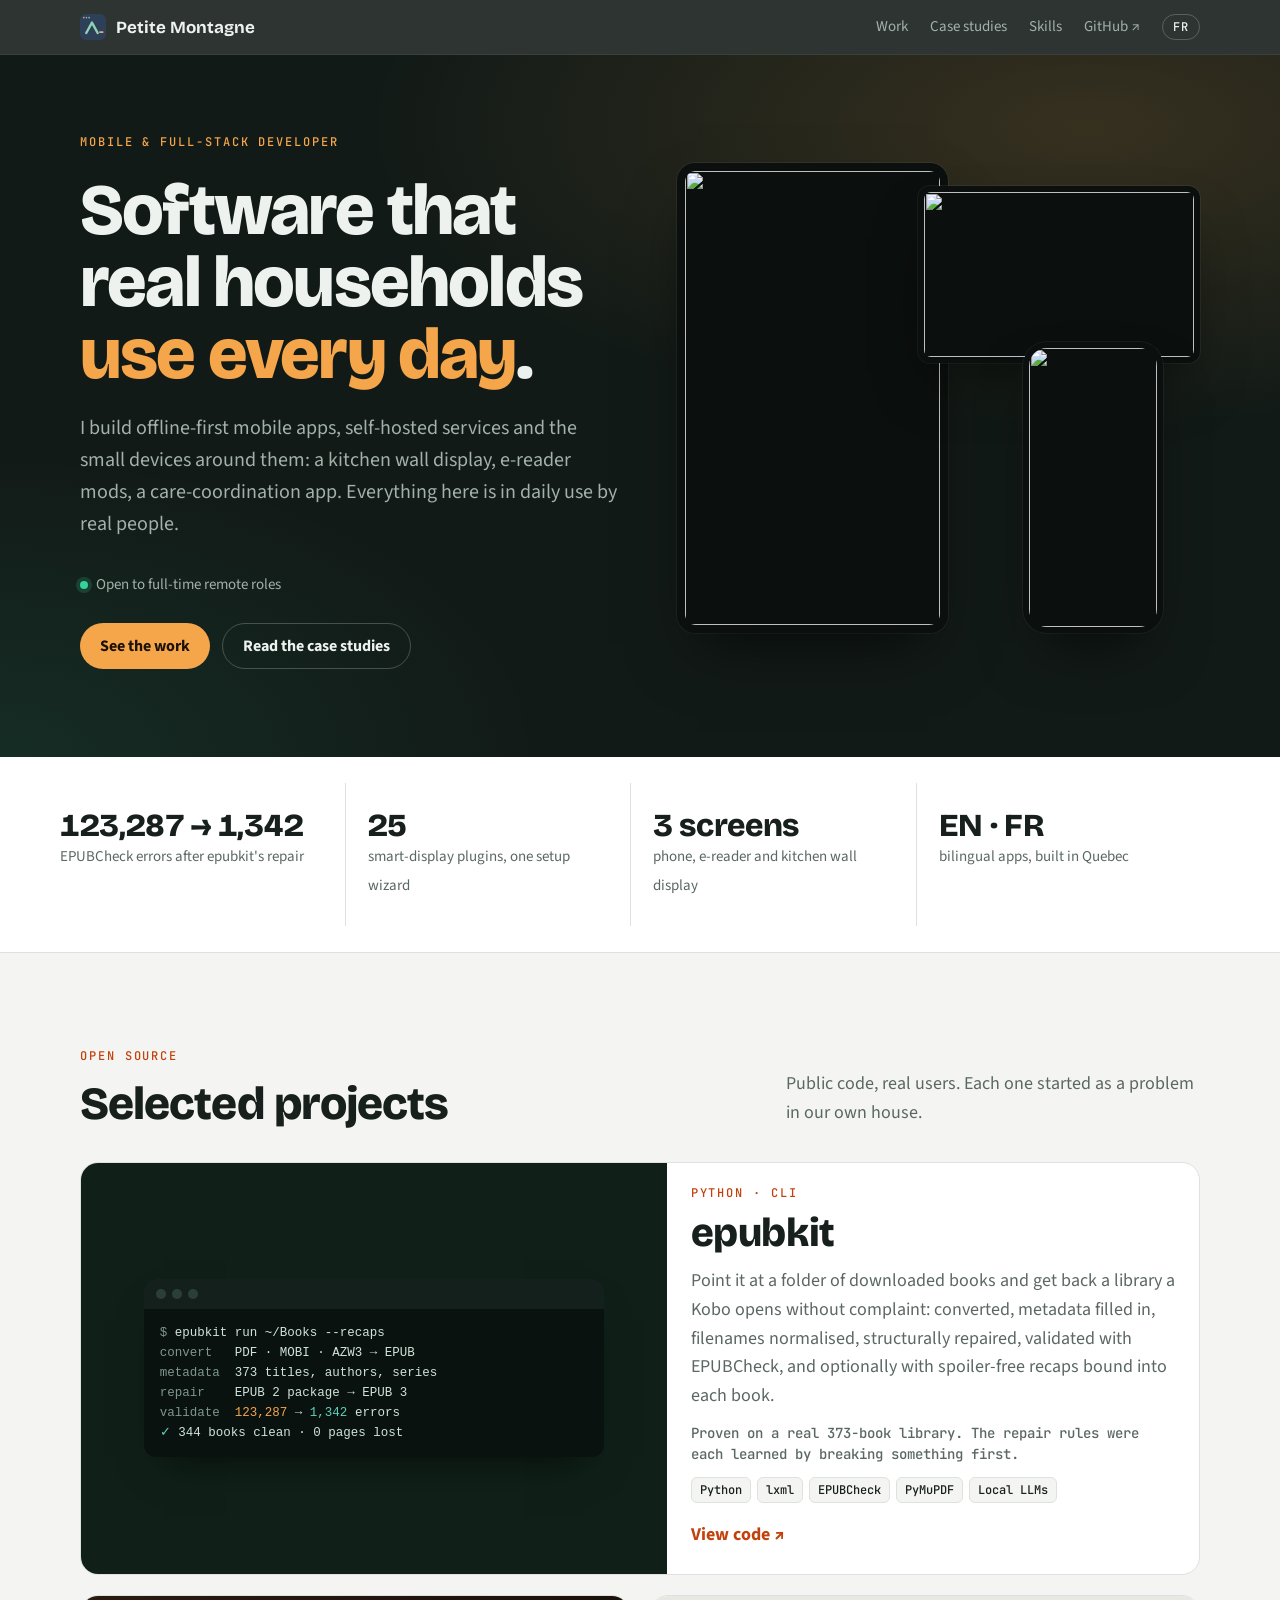
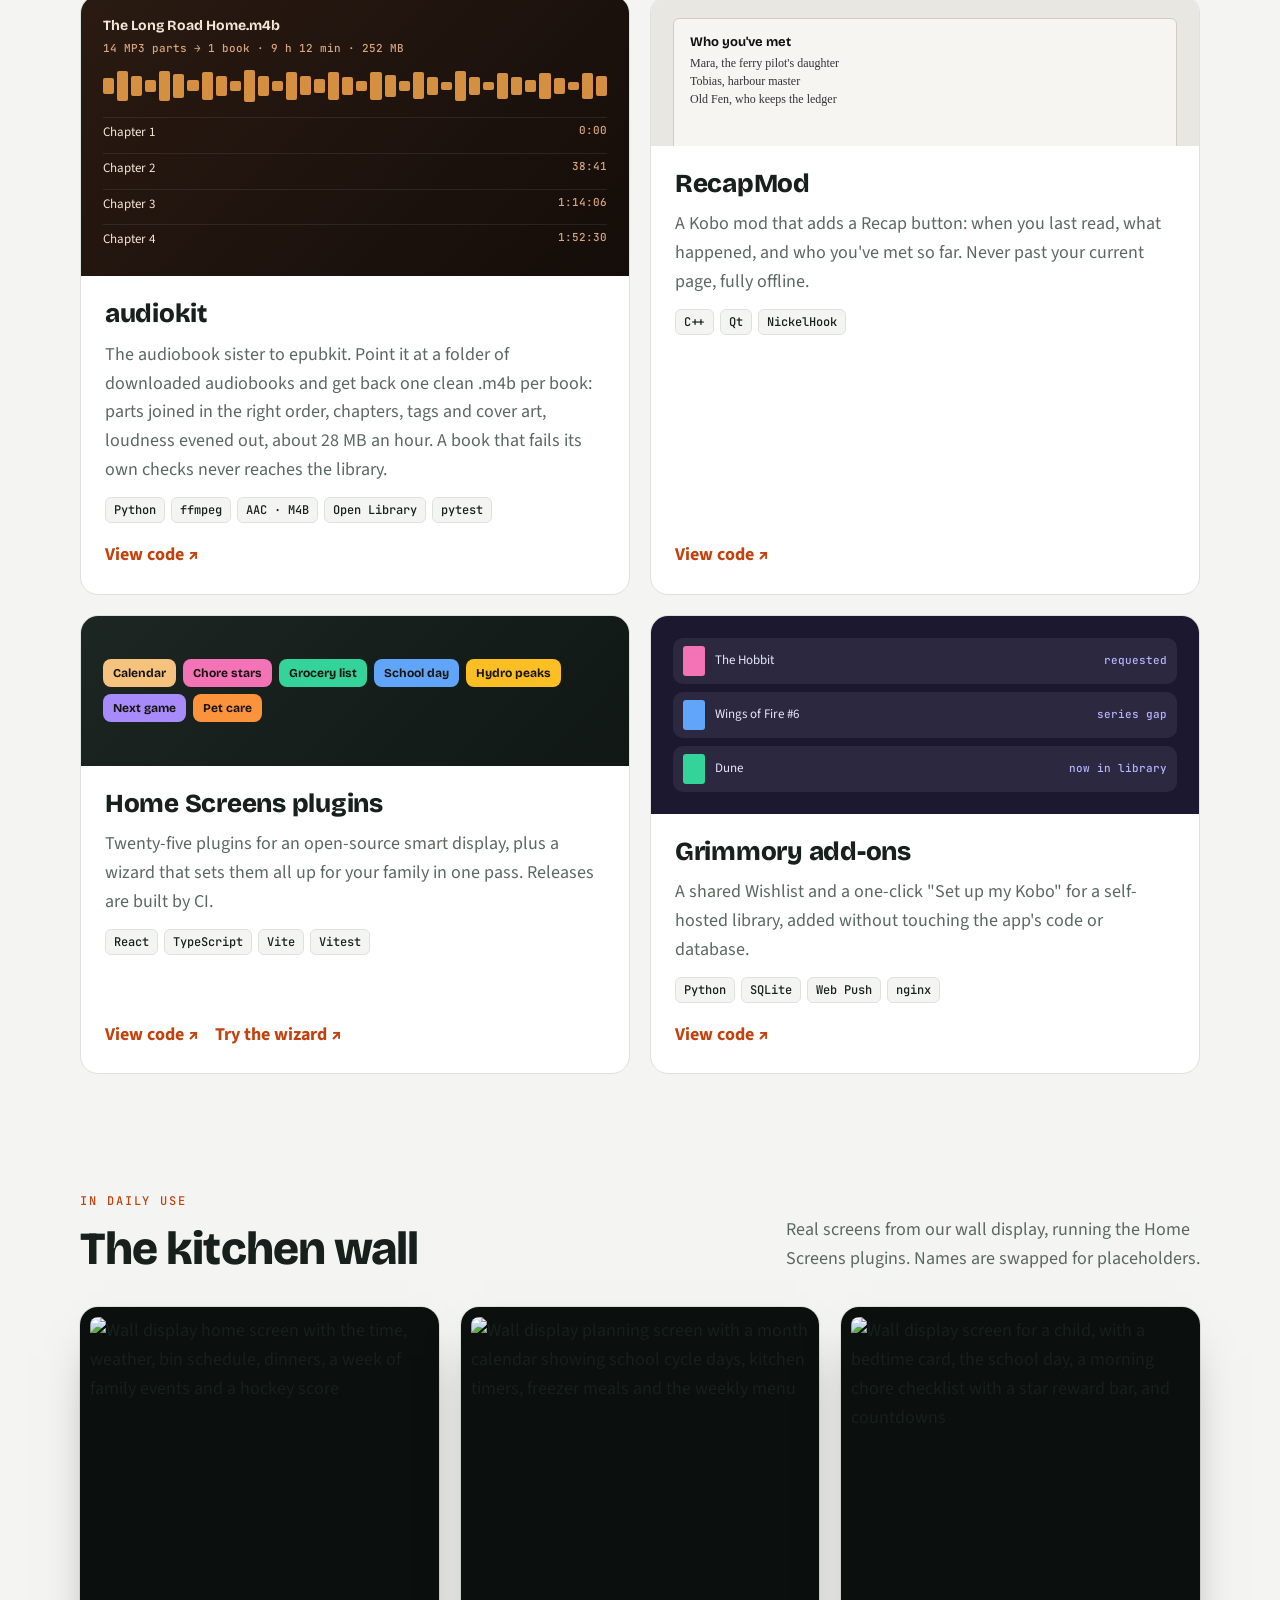
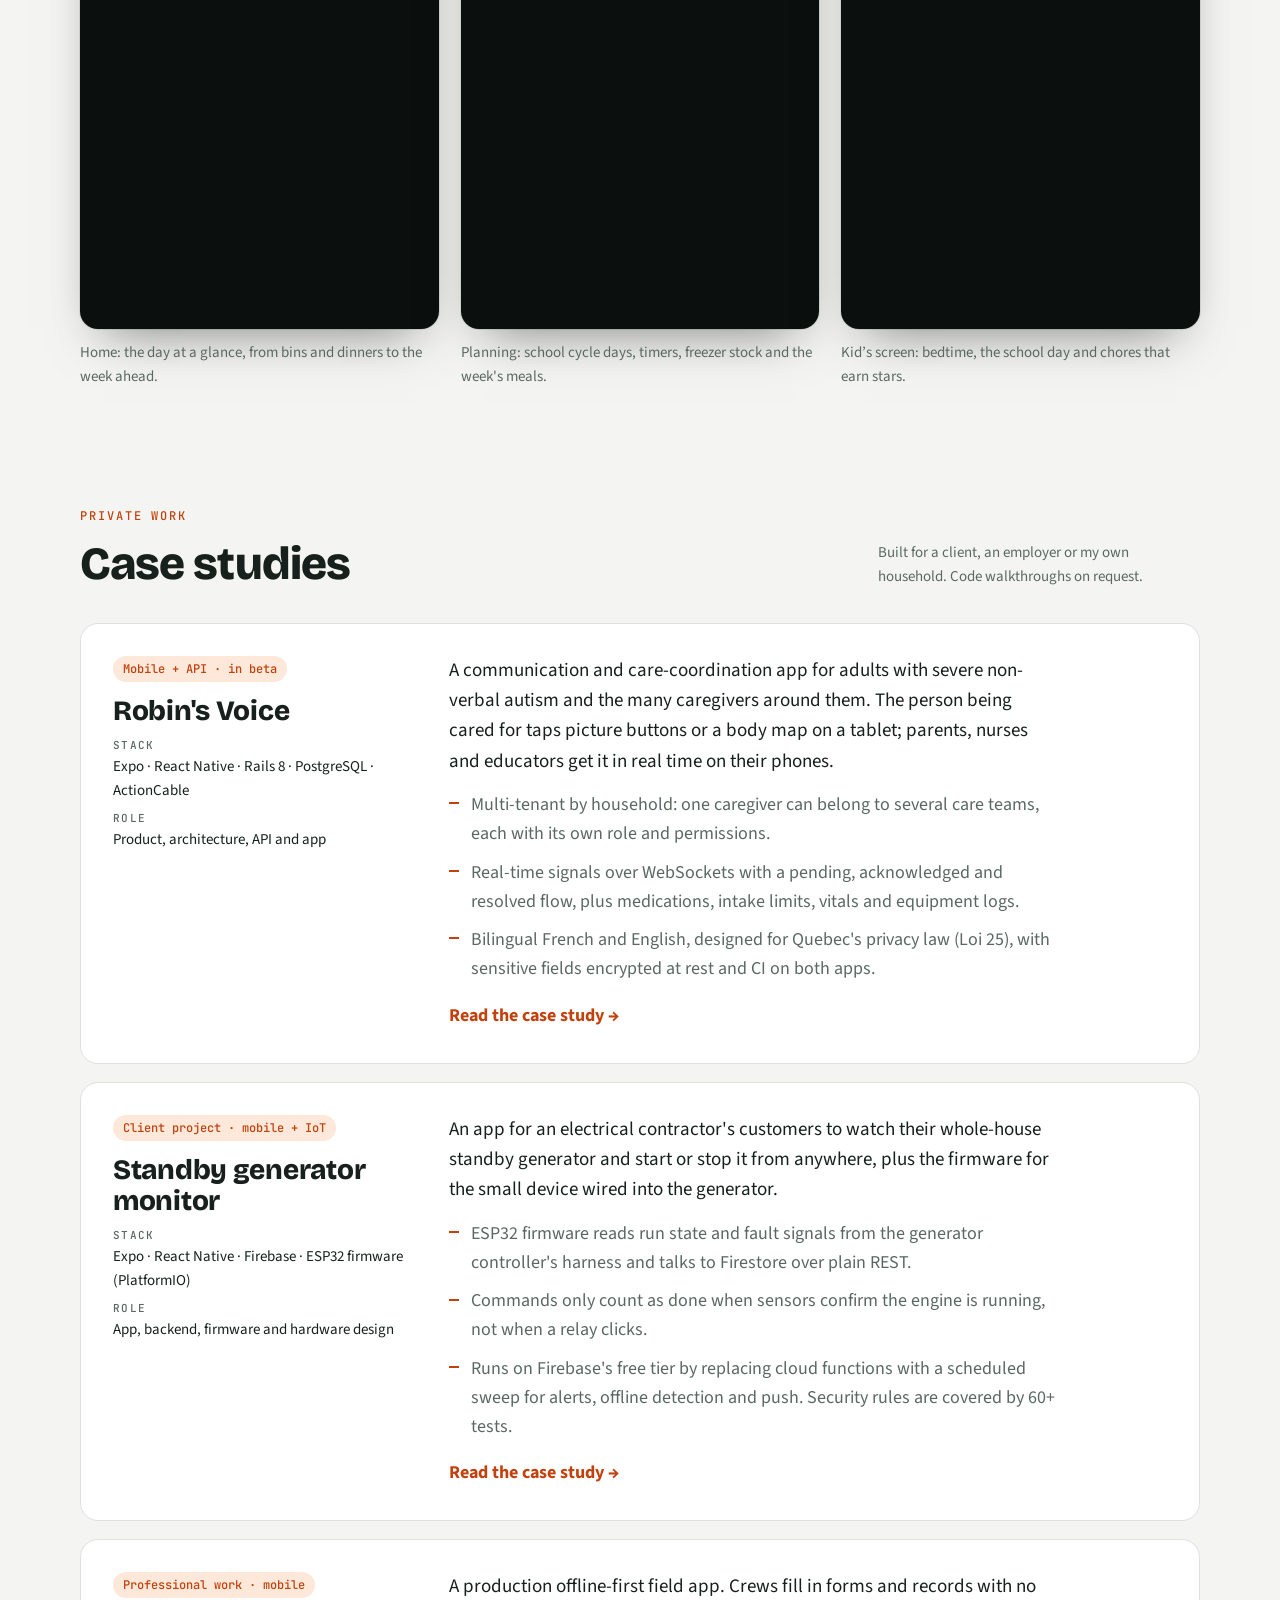
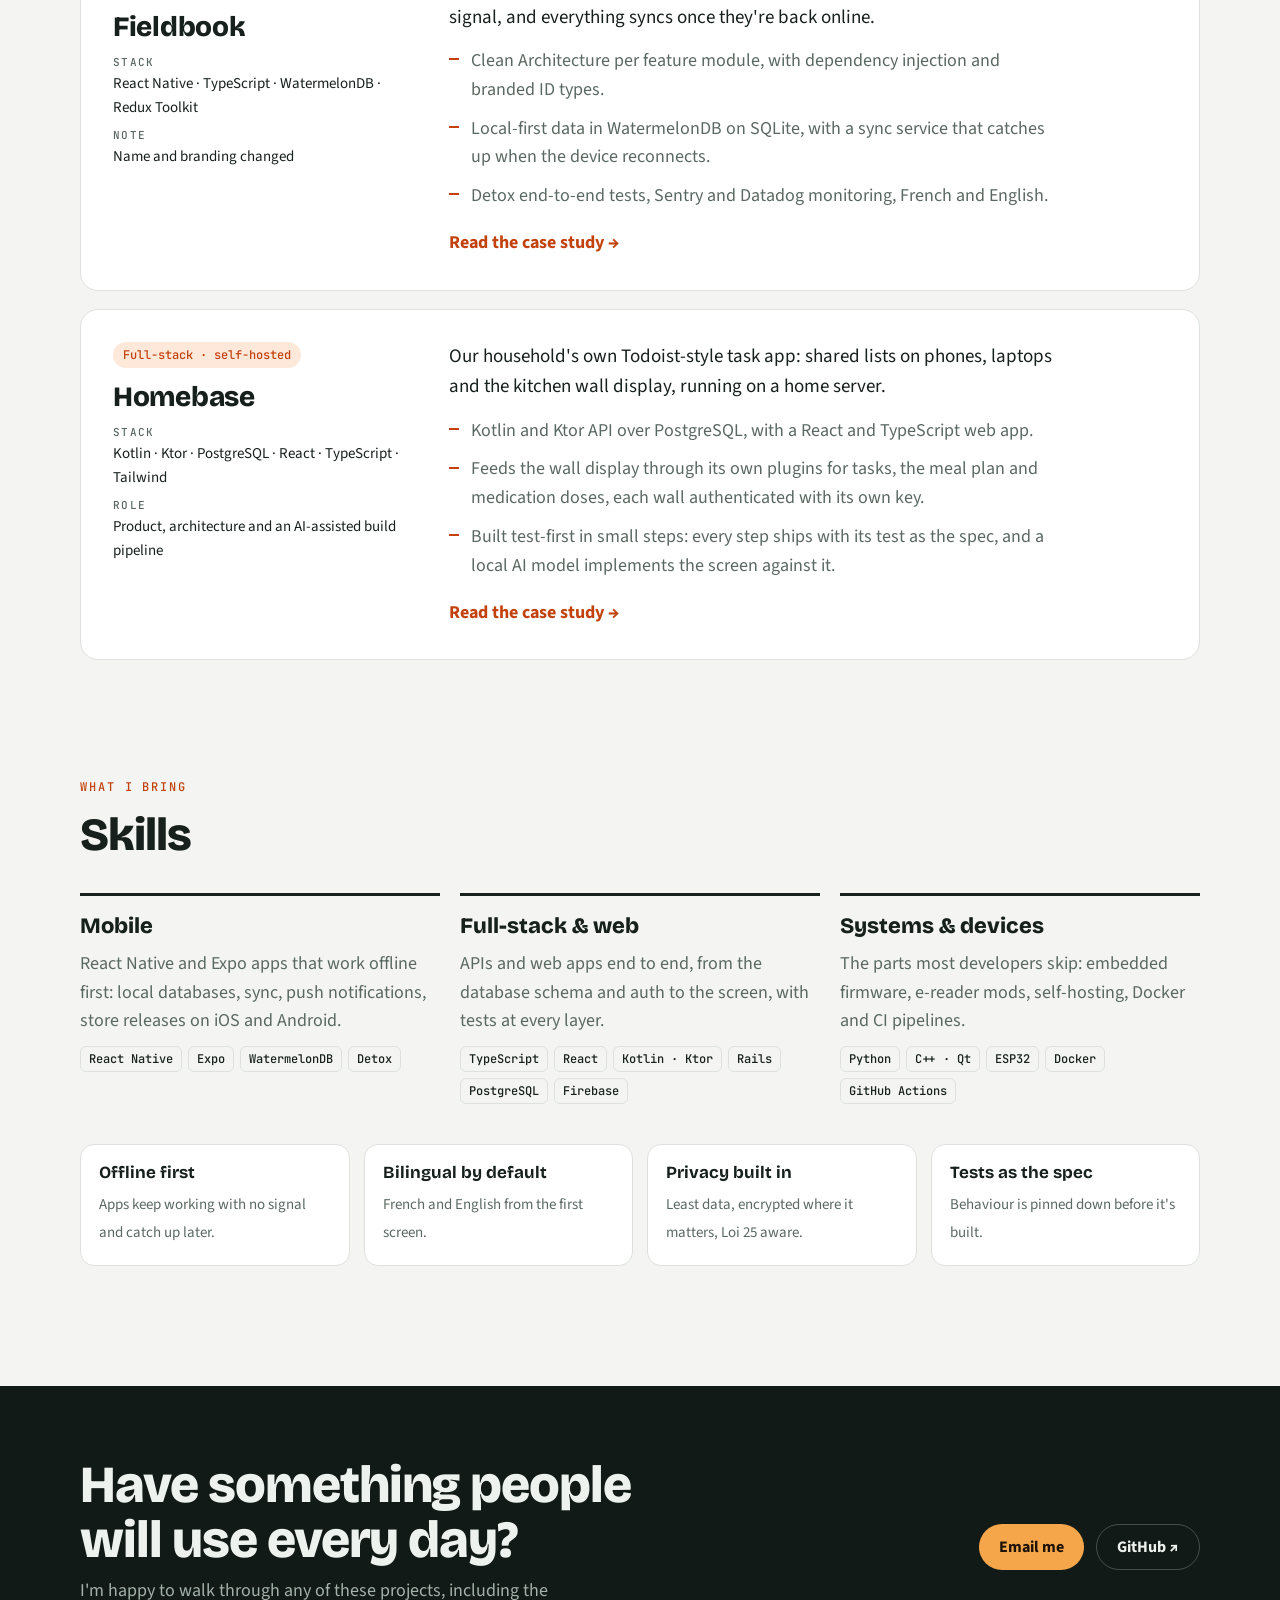
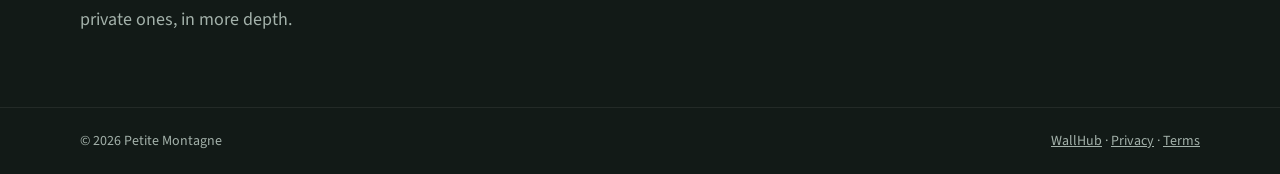
==== commit 76513ec1: "Add audiokit to the open-source projects (EN and FR) Co-Authored-By: Claude Opus 5.5 <noreply@anthro" ====
--- a/index.html
+++ b/index.html
@@ -102,6 +102,22 @@
       </article>
 
       <article class="proj">
+        <div class="art audio" aria-hidden="true">
+          <div class="player">
+            <b>The Long Road Home.m4b</b><small>14 MP3 parts → 1 book · 9 h 12 min · 252 MB</small>
+            <div class="wave"><i style="height:41%"></i><i style="height:78%"></i><i style="height:54%"></i><i style="height:30%"></i><i style="height:77%"></i><i style="height:63%"></i><i style="height:29%"></i><i style="height:76%"></i><i style="height:52%"></i><i style="height:28%"></i><i style="height:85%"></i><i style="height:51%"></i><i style="height:27%"></i><i style="height:74%"></i><i style="height:50%"></i><i style="height:36%"></i><i style="height:73%"></i><i style="height:49%"></i><i style="height:25%"></i><i style="height:72%"></i><i style="height:58%"></i><i style="height:24%"></i><i style="height:71%"></i><i style="height:47%"></i><i style="height:23%"></i><i style="height:80%"></i><i style="height:46%"></i><i style="height:22%"></i><i style="height:69%"></i><i style="height:45%"></i><i style="height:31%"></i><i style="height:68%"></i><i style="height:44%"></i><i style="height:20%"></i><i style="height:67%"></i><i style="height:53%"></i></div>
+            <div class="ch"><span>Chapter 1</span><em>0:00</em></div><div class="ch"><span>Chapter 2</span><em>38:41</em></div><div class="ch"><span>Chapter 3</span><em>1:14:06</em></div><div class="ch"><span>Chapter 4</span><em>1:52:30</em></div>
+          </div>
+        </div>
+        <div class="body">
+          <h3>audiokit</h3>
+          <p>The audiobook sister to epubkit. Point it at a folder of downloaded audiobooks and get back one clean .m4b per book: parts joined in the right order, chapters, tags and cover art, loudness evened out, about 28 MB an hour. A book that fails its own checks never reaches the library.</p>
+          <div class="tags"><span>Python</span><span>ffmpeg</span><span>AAC · M4B</span><span>Open Library</span><span>pytest</span></div>
+          <div class="links"><a href="https://github.com/petite-montagne/audiokit">View code ↗</a></div>
+        </div>
+      </article>
+
+      <article class="proj">
         <div class="art recap" aria-hidden="true"><div class="page"><b>Who you've met</b>Mara, the ferry pilot's daughter<br>Tobias, harbour master<br>Old Fen, who keeps the ledger</div></div>
         <div class="body">
           <h3>RecapMod</h3>
--- a/assets/site.css
+++ b/assets/site.css
@@ -106,10 +106,10 @@
 
 /* projects */
 .projects { display: grid; grid-template-columns: repeat(6, minmax(0, 1fr)); gap: 20px; }
-.proj { grid-column: span 2; background: var(--surface); border: 1px solid var(--line); border-radius: var(--radius); overflow: hidden; display: flex; flex-direction: column; min-width: 0; transition: transform .2s ease, box-shadow .2s ease; }
+.proj { grid-column: span 3; background: var(--surface); border: 1px solid var(--line); border-radius: var(--radius); overflow: hidden; display: flex; flex-direction: column; min-width: 0; transition: transform .2s ease, box-shadow .2s ease; }
 .proj:hover { transform: translateY(-3px); box-shadow: 0 18px 40px -24px rgba(0,0,0,.35); }
 .proj.feature { grid-column: span 6; display: grid; grid-template-columns: minmax(0, 1.1fr) minmax(0, 1fr); }
-@media (max-width: 960px) { .proj { grid-column: span 3; } .proj.feature { grid-column: span 6; grid-template-columns: minmax(0, 1fr); } }
+@media (max-width: 960px) { .proj.feature { grid-column: span 6; grid-template-columns: minmax(0, 1fr); } }
 @media (max-width: 640px) { .proj, .proj.feature { grid-column: span 6; } }
 .art { min-height: 150px; position: relative; overflow: hidden; }
 .proj .body { padding: 24px; display: flex; flex-direction: column; gap: 12px; flex: 1; }
@@ -139,6 +139,15 @@
 .art.grim .book { display: flex; align-items: center; gap: 10px; background: rgba(255,255,255,.07); border-radius: 10px; padding: 8px 10px; color: #e8e5ff; font-size: 13px; }
 .art.grim .book i { width: 22px; height: 30px; border-radius: 3px; flex: none; }
 .art.grim .book em { margin-left: auto; font-style: normal; font: 500 11px/1 var(--mono); color: #b9b2ff; }
+
+.art.audio { background: linear-gradient(135deg, #2a1a12, #140d09); padding: 22px; display: grid; align-content: center; }
+.art.audio .player { display: grid; gap: 6px; color: #f6e6d8; }
+.art.audio .player b { font: 700 14px/1.2 var(--display); }
+.art.audio .player small { font: 500 11px/1.3 var(--mono); color: #d9a57e; }
+.art.audio .wave { display: flex; align-items: center; gap: 3px; height: 38px; margin: 6px 0; }
+.art.audio .wave i { flex: 1; background: #f5a54a; border-radius: 2px; opacity: .85; }
+.art.audio .ch { display: flex; font-size: 13px; padding: 4px 0; border-top: 1px solid rgba(255,255,255,.08); }
+.art.audio .ch em { margin-left: auto; font: 500 11px/1.6 var(--mono); font-style: normal; color: #d9a57e; }
 
 /* case studies */
 .cases { display: grid; gap: 18px; }
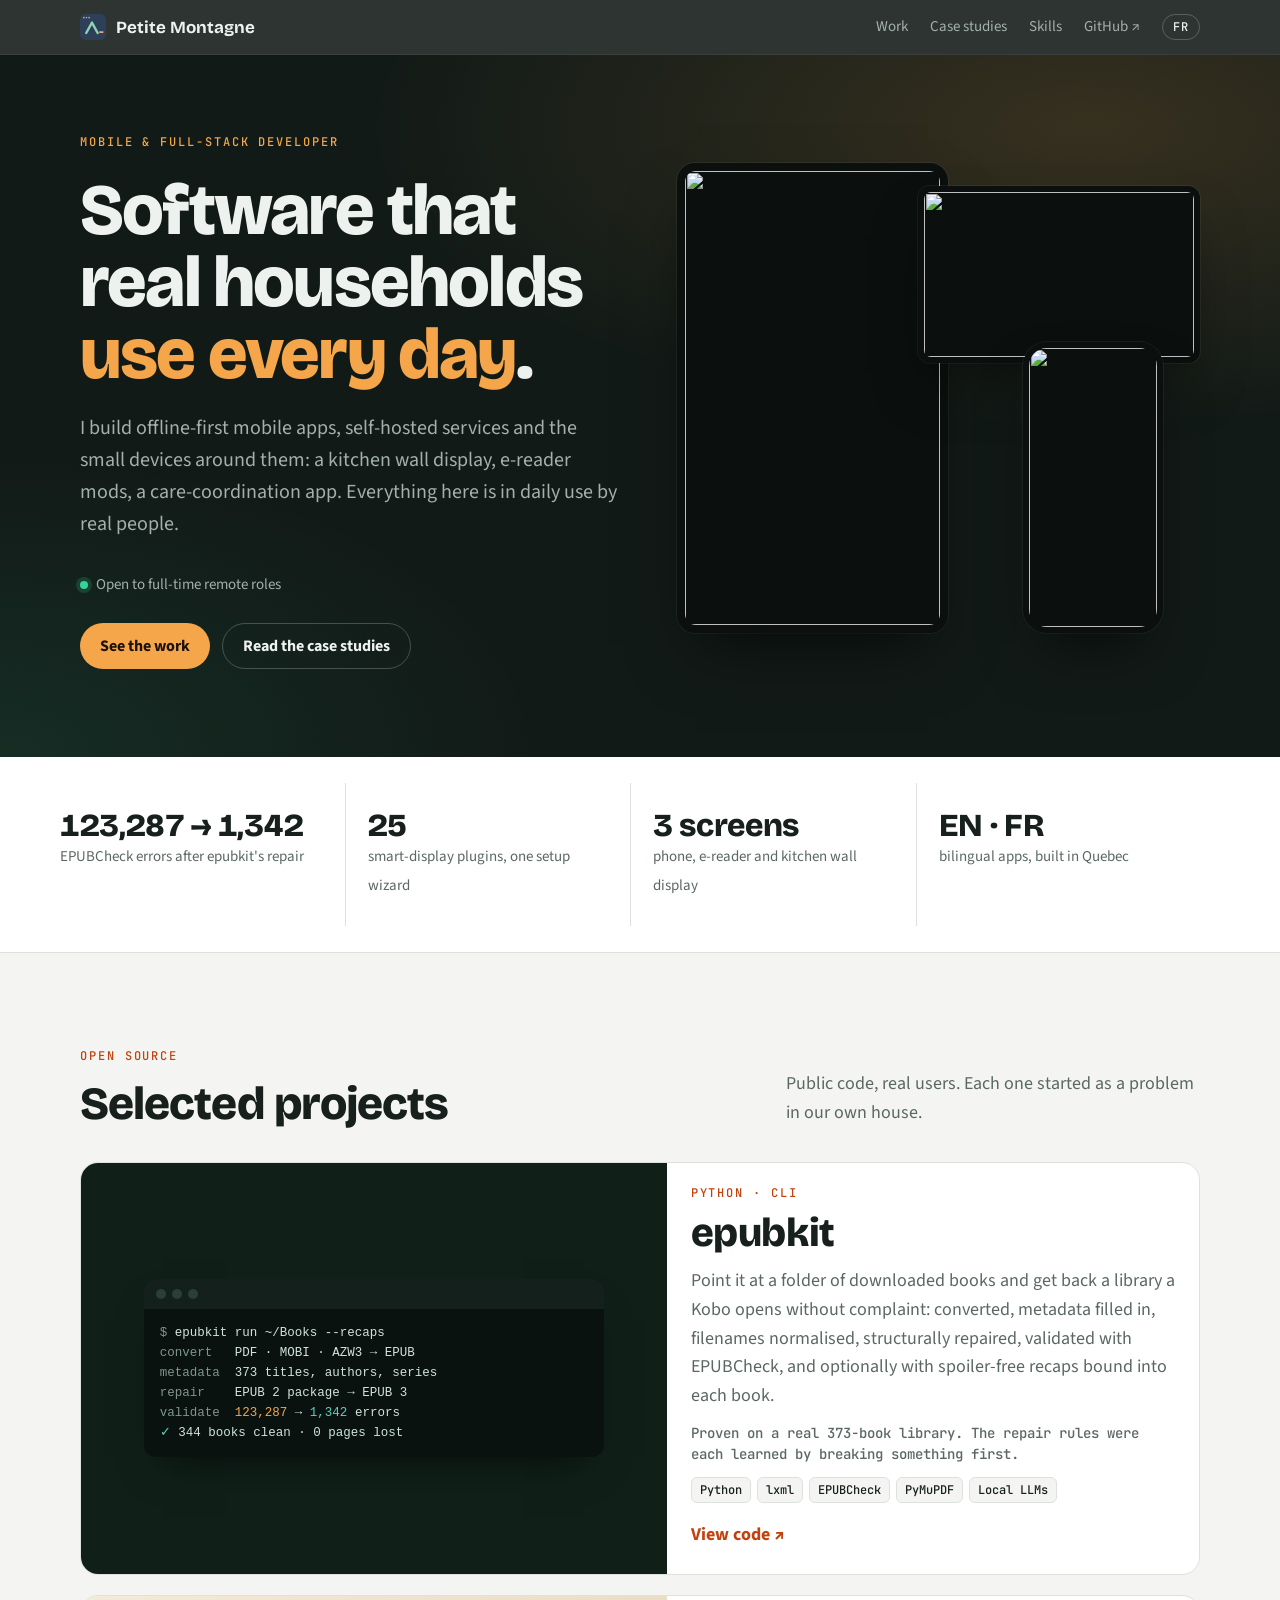
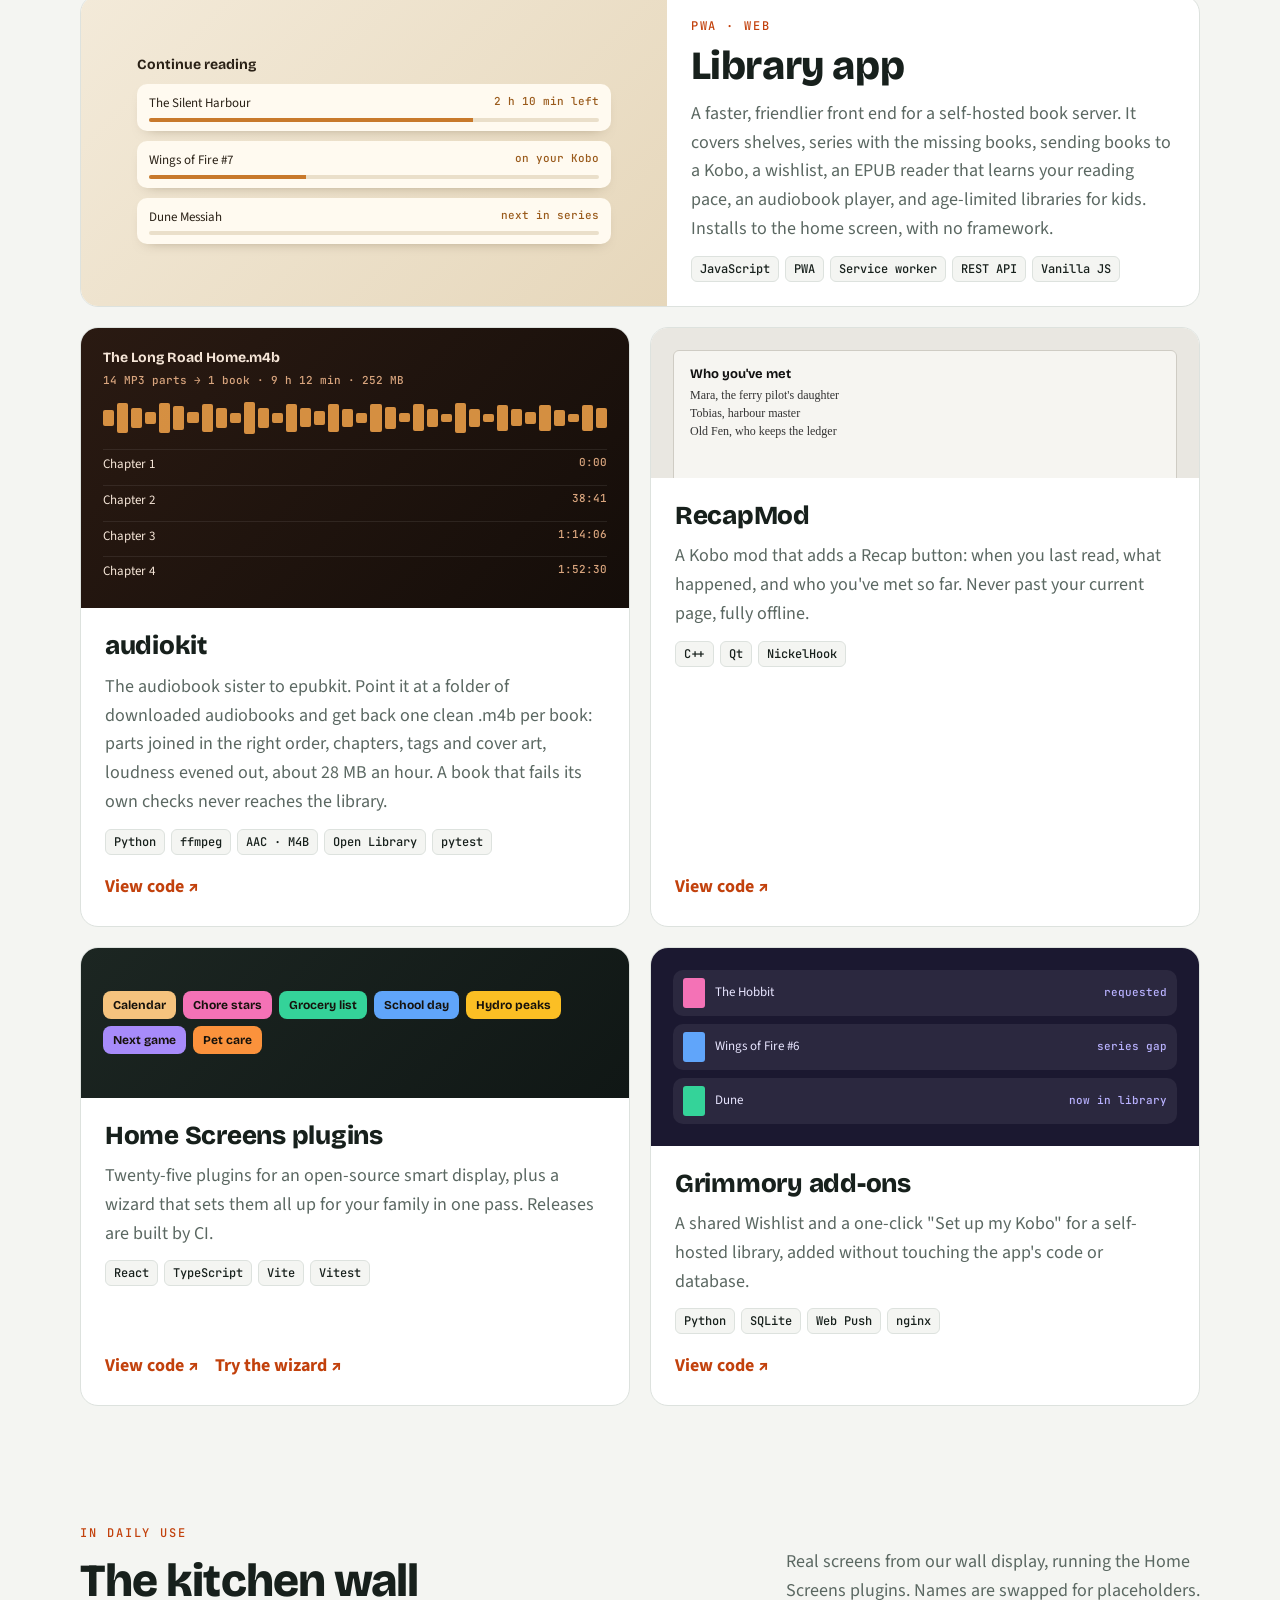
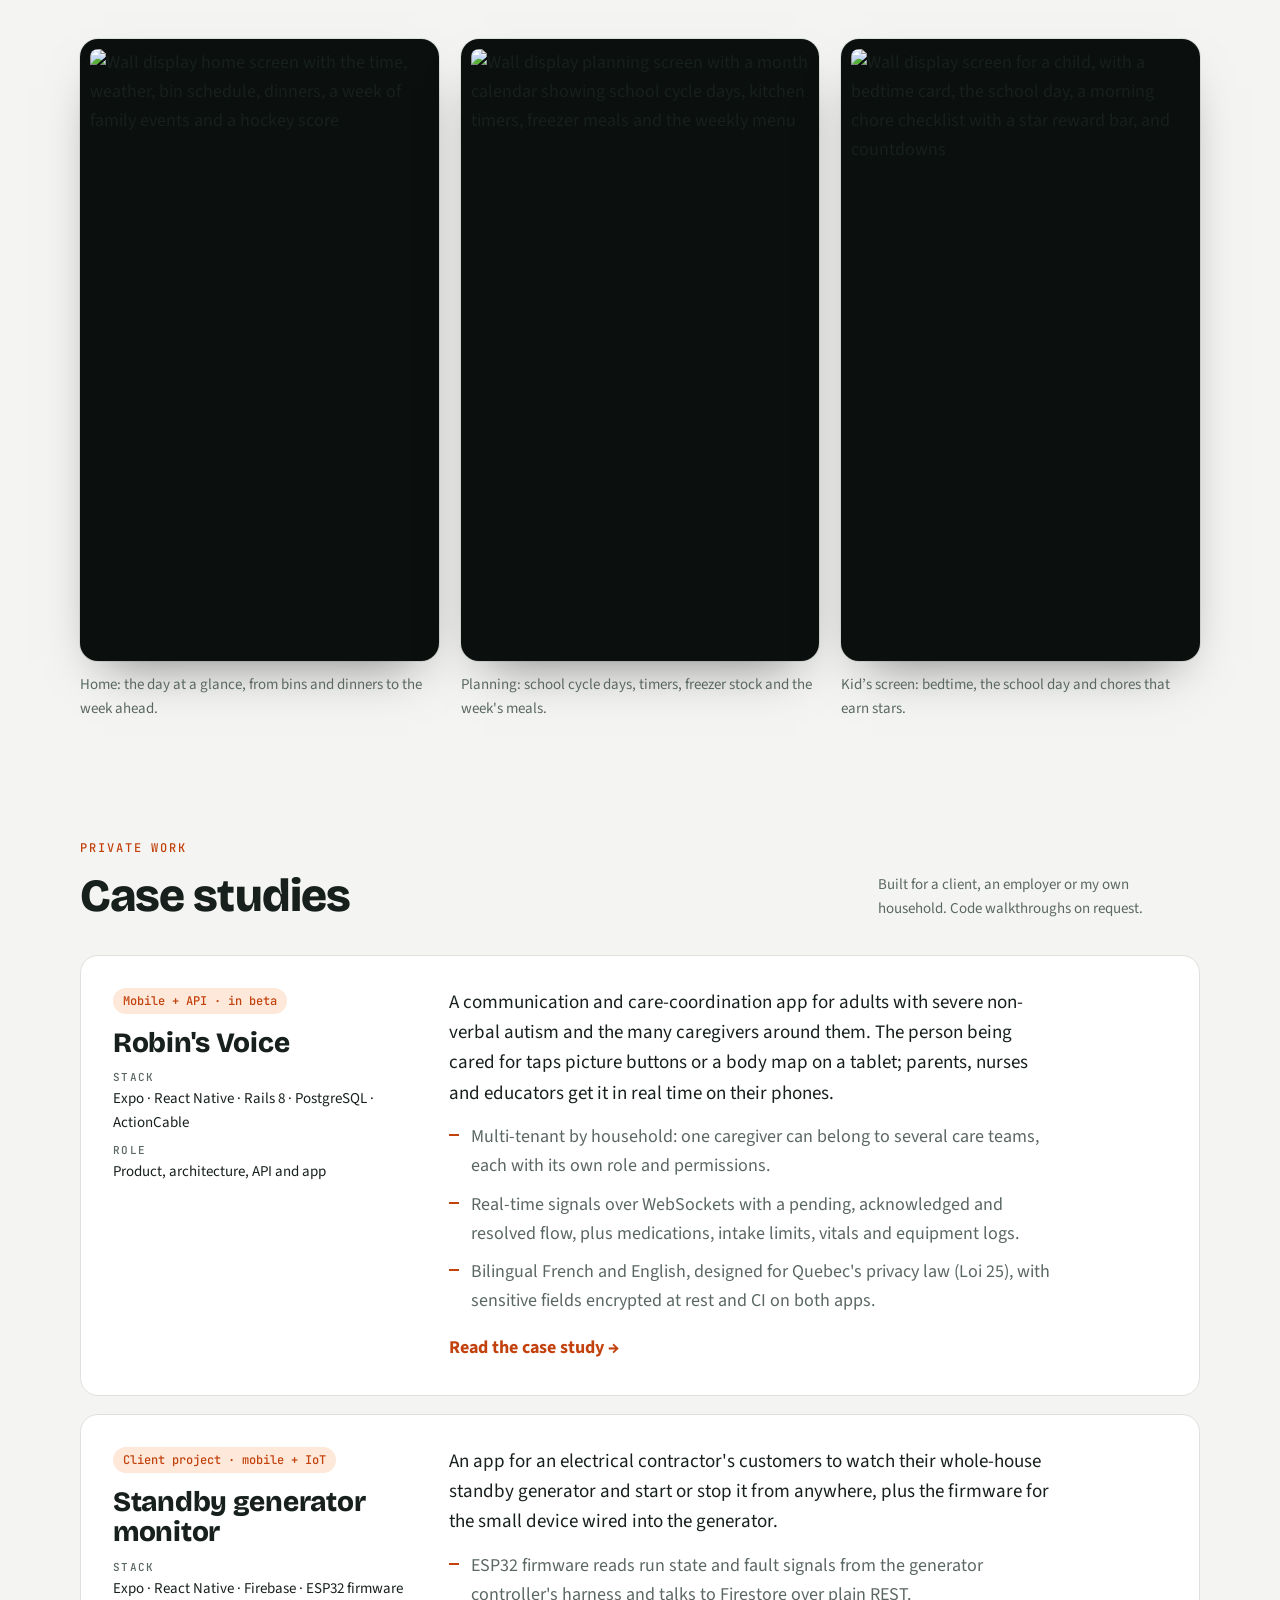
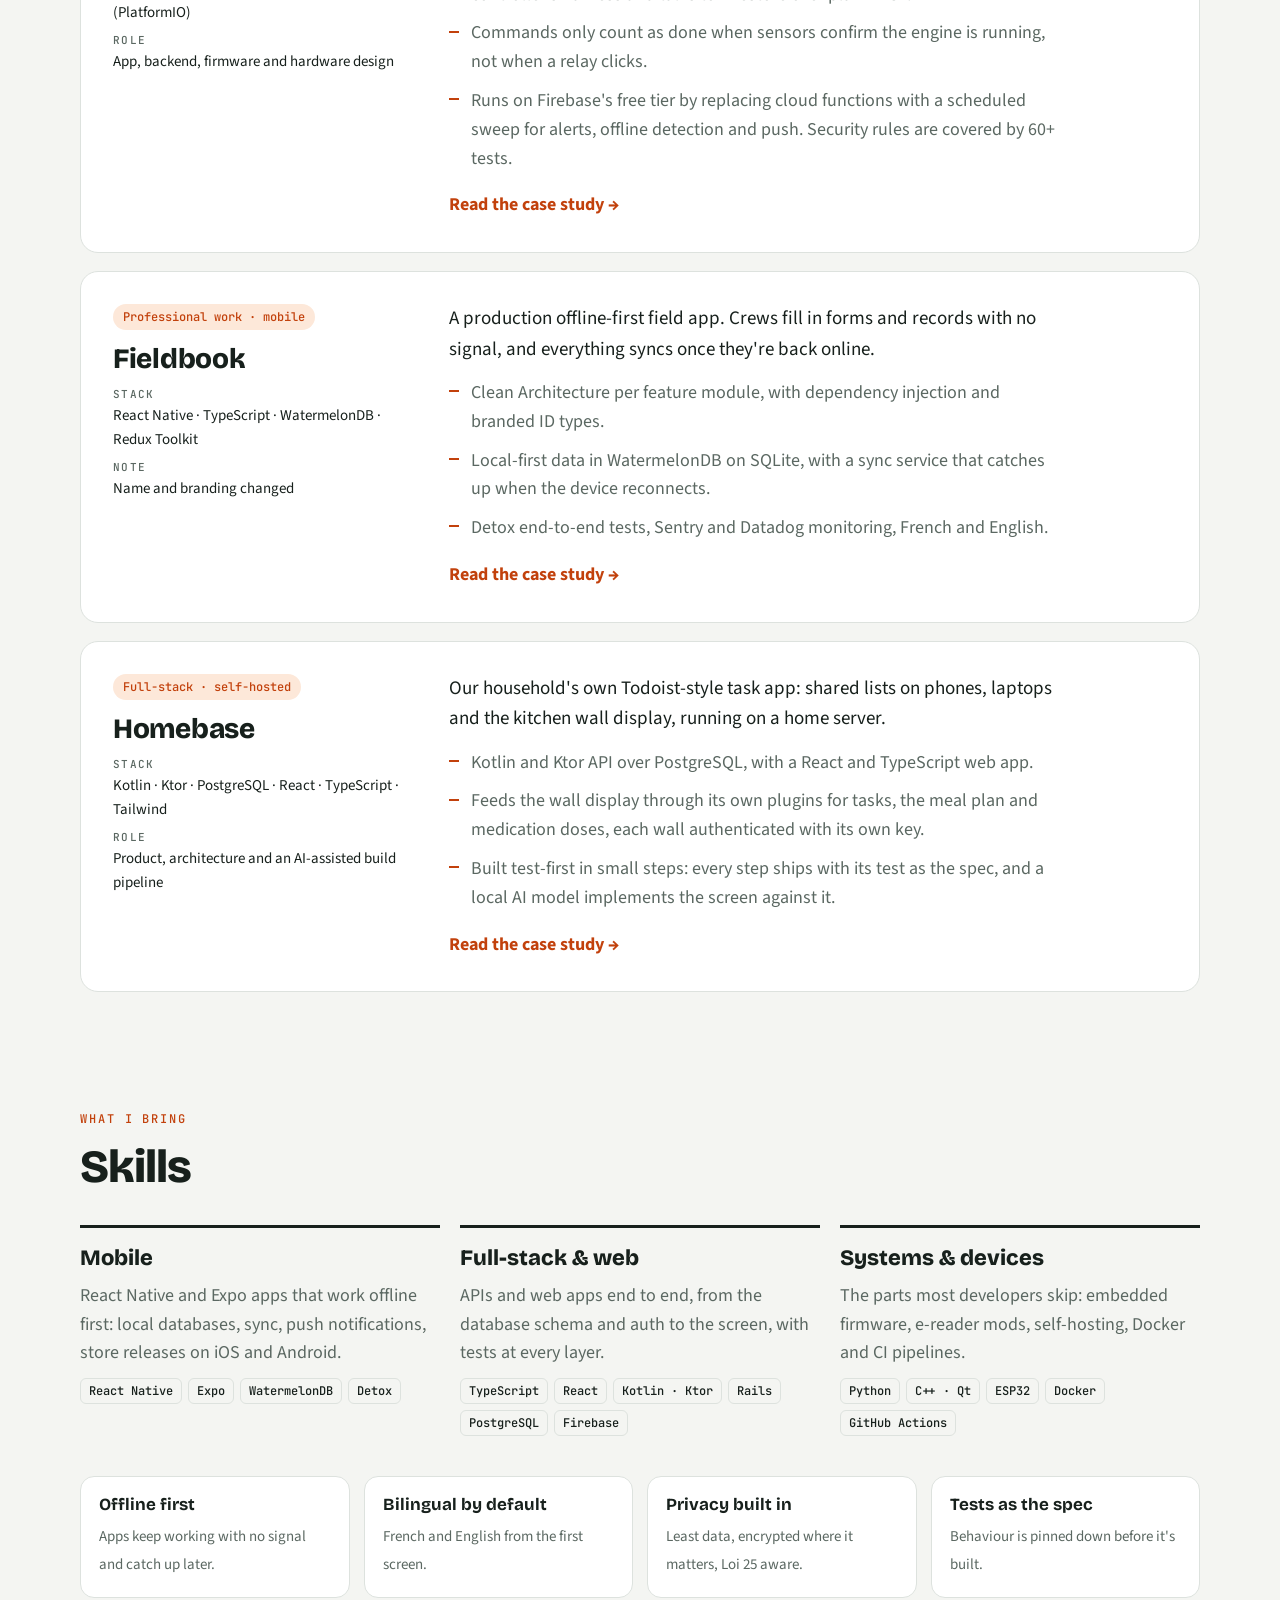
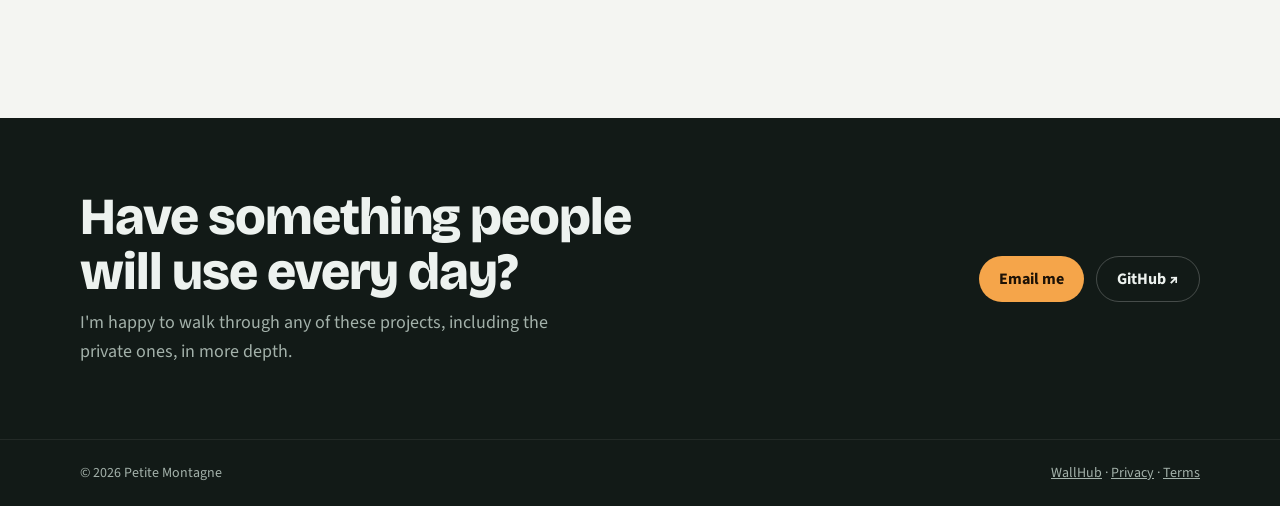
==== commit 76169abf: "Add the Library app as a featured project (EN and FR) Co-Authored-By: Claude Opus 5.5 <noreply@anthr" ====
--- a/index.html
+++ b/index.html
@@ -101,6 +101,19 @@
         </div>
       </article>
 
+      <article class="proj feature">
+        <div class="art lib" aria-hidden="true">
+          <b>Continue reading</b>
+          <div class="row"><span>The Silent Harbour</span><em>2 h 10 min left</em><i><u style="width:72%"></u></i></div><div class="row"><span>Wings of Fire #7</span><em>on your Kobo</em><i><u style="width:35%"></u></i></div><div class="row"><span>Dune Messiah</span><em>next in series</em><i><u style="width:0%"></u></i></div>
+        </div>
+        <div class="body">
+          <span class="eyebrow">PWA · Web</span>
+          <h3>Library app</h3>
+          <p>A faster, friendlier front end for a self-hosted book server. It covers shelves, series with the missing books, sending books to a Kobo, a wishlist, an EPUB reader that learns your reading pace, an audiobook player, and age-limited libraries for kids. Installs to the home screen, with no framework.</p>
+          <div class="tags"><span>JavaScript</span><span>PWA</span><span>Service worker</span><span>REST API</span><span>Vanilla JS</span></div>
+        </div>
+      </article>
+
       <article class="proj">
         <div class="art audio" aria-hidden="true">
           <div class="player">
--- a/assets/site.css
+++ b/assets/site.css
@@ -149,6 +149,13 @@
 .art.audio .ch { display: flex; font-size: 13px; padding: 4px 0; border-top: 1px solid rgba(255,255,255,.08); }
 .art.audio .ch em { margin-left: auto; font: 500 11px/1.6 var(--mono); font-style: normal; color: #d9a57e; }
 
+.art.lib { background: linear-gradient(135deg, #f3ead9, #e6d7bb); padding: 28px clamp(22px, 5vw, 56px); min-height: 280px; display: grid; gap: 10px; align-content: center; color: #2a2116; }
+.art.lib > b { font: 700 14px/1.2 var(--display); }
+.art.lib .row { display: grid; grid-template-columns: minmax(0, 1fr) auto; gap: 4px 10px; background: #fffaf0; border-radius: 10px; padding: 9px 12px; font-size: 13px; box-shadow: 0 6px 14px -10px rgba(60,40,10,.5); }
+.art.lib .row em { font: 500 11px/1.6 var(--mono); font-style: normal; color: #9a5b1c; }
+.art.lib .row i { grid-column: 1 / -1; height: 4px; border-radius: 2px; background: #eadfca; overflow: hidden; }
+.art.lib .row u { display: block; height: 100%; background: #c8792b; }
+
 /* case studies */
 .cases { display: grid; gap: 18px; }
 .case { display: grid; grid-template-columns: minmax(0, 300px) minmax(0, 1fr); gap: 36px; background: var(--surface); border: 1px solid var(--line); border-radius: var(--radius); padding: 32px; }
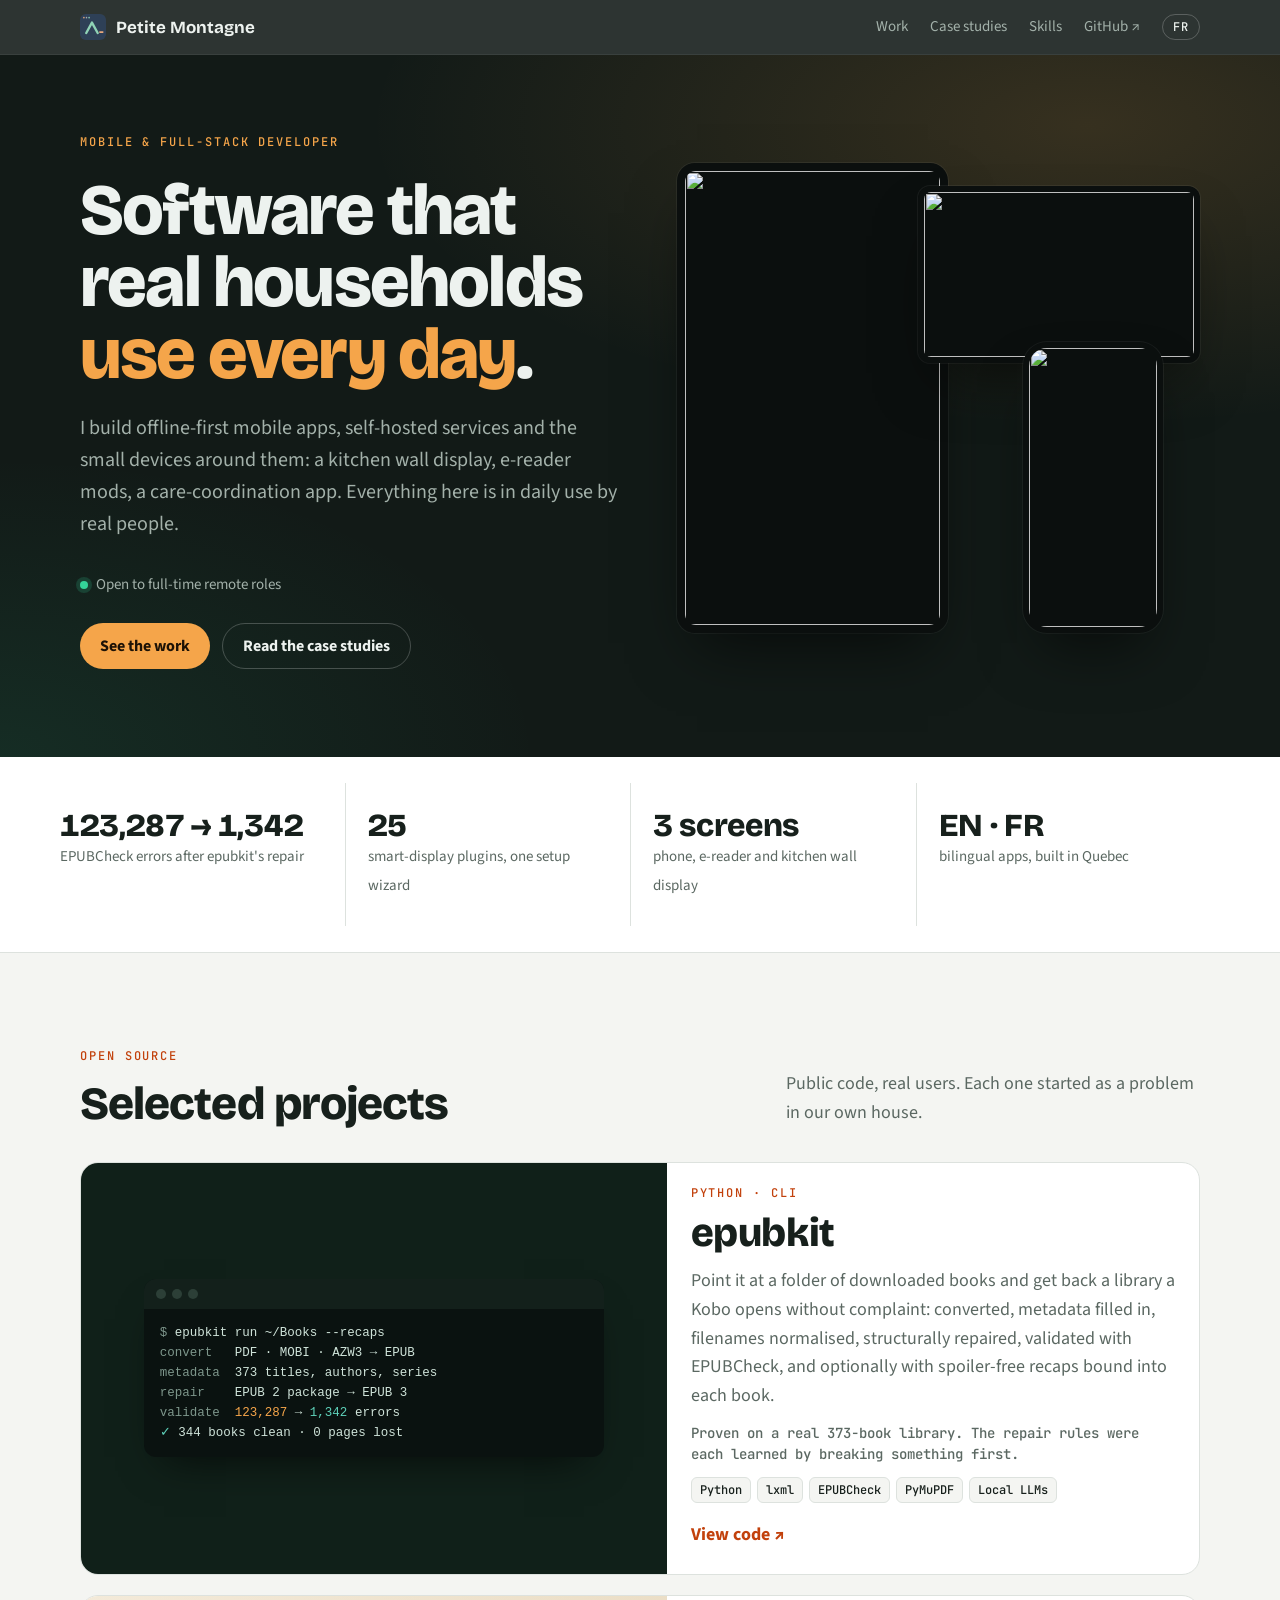
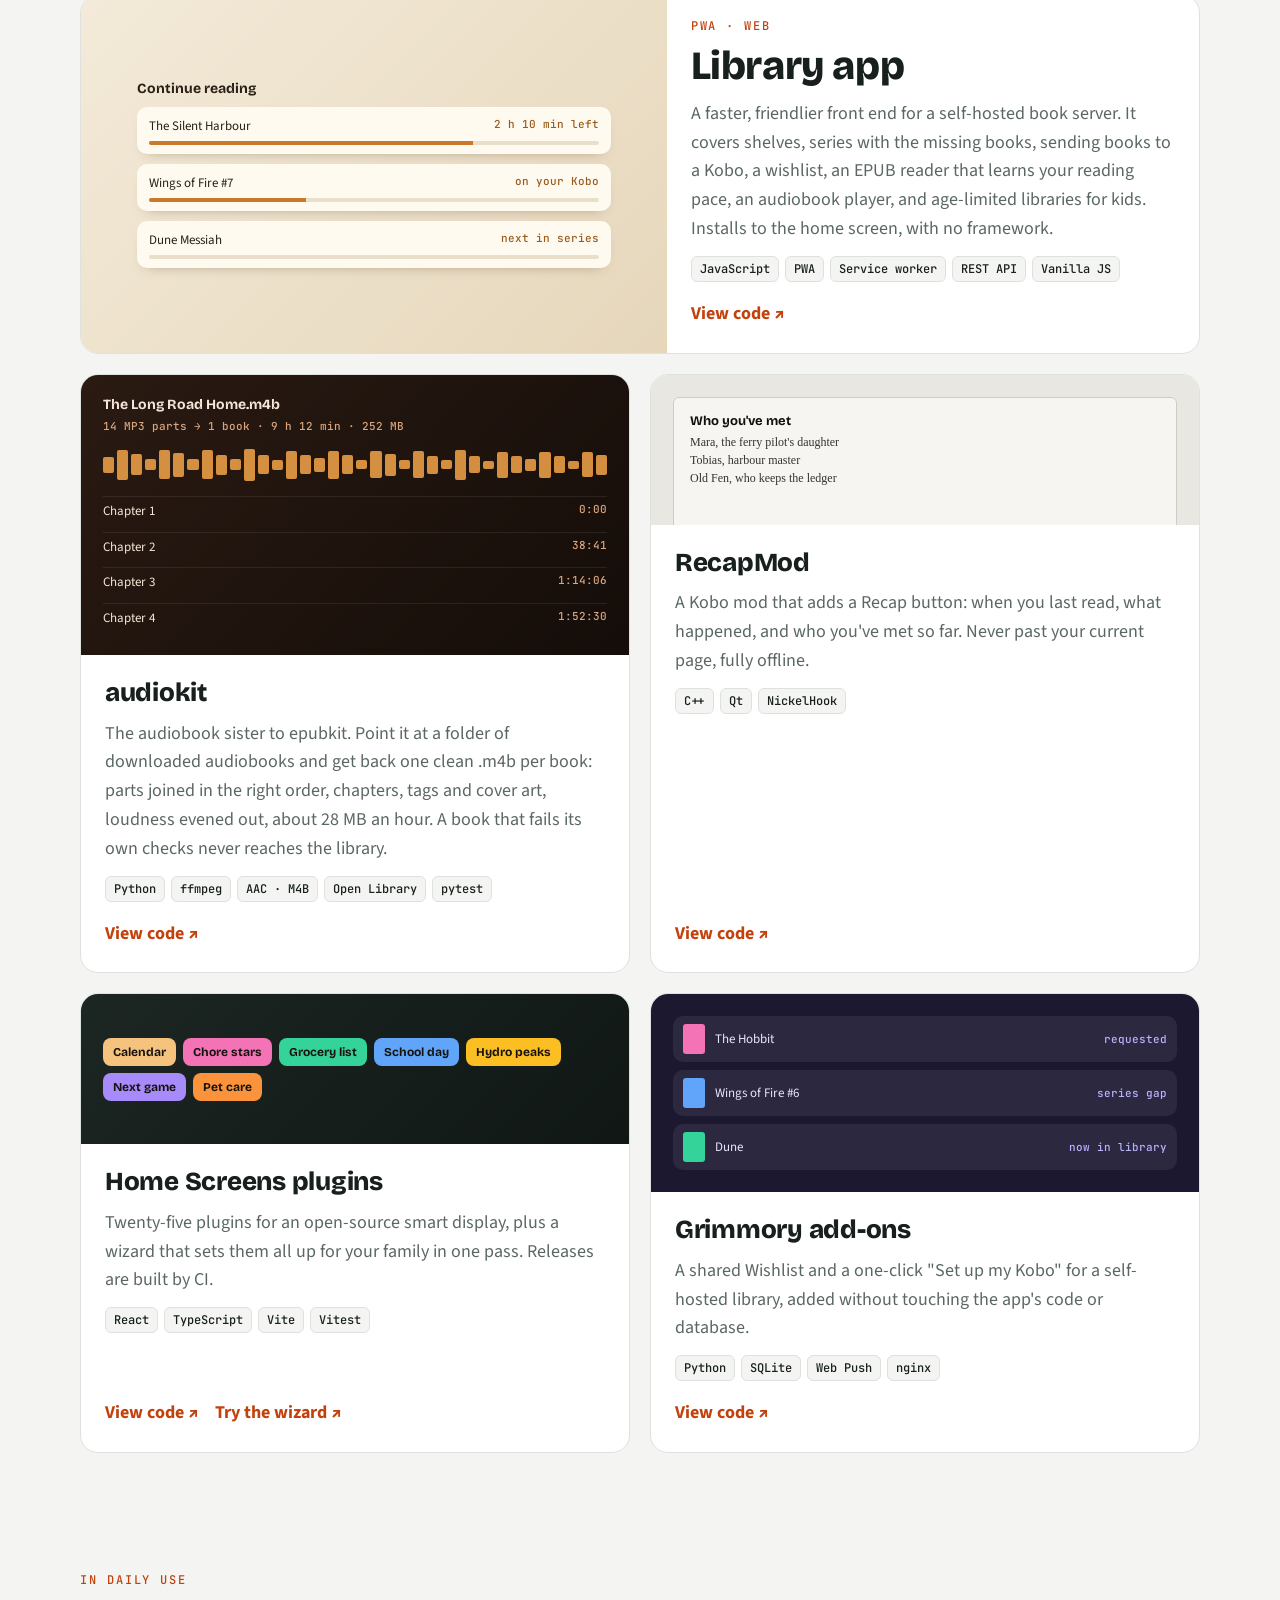
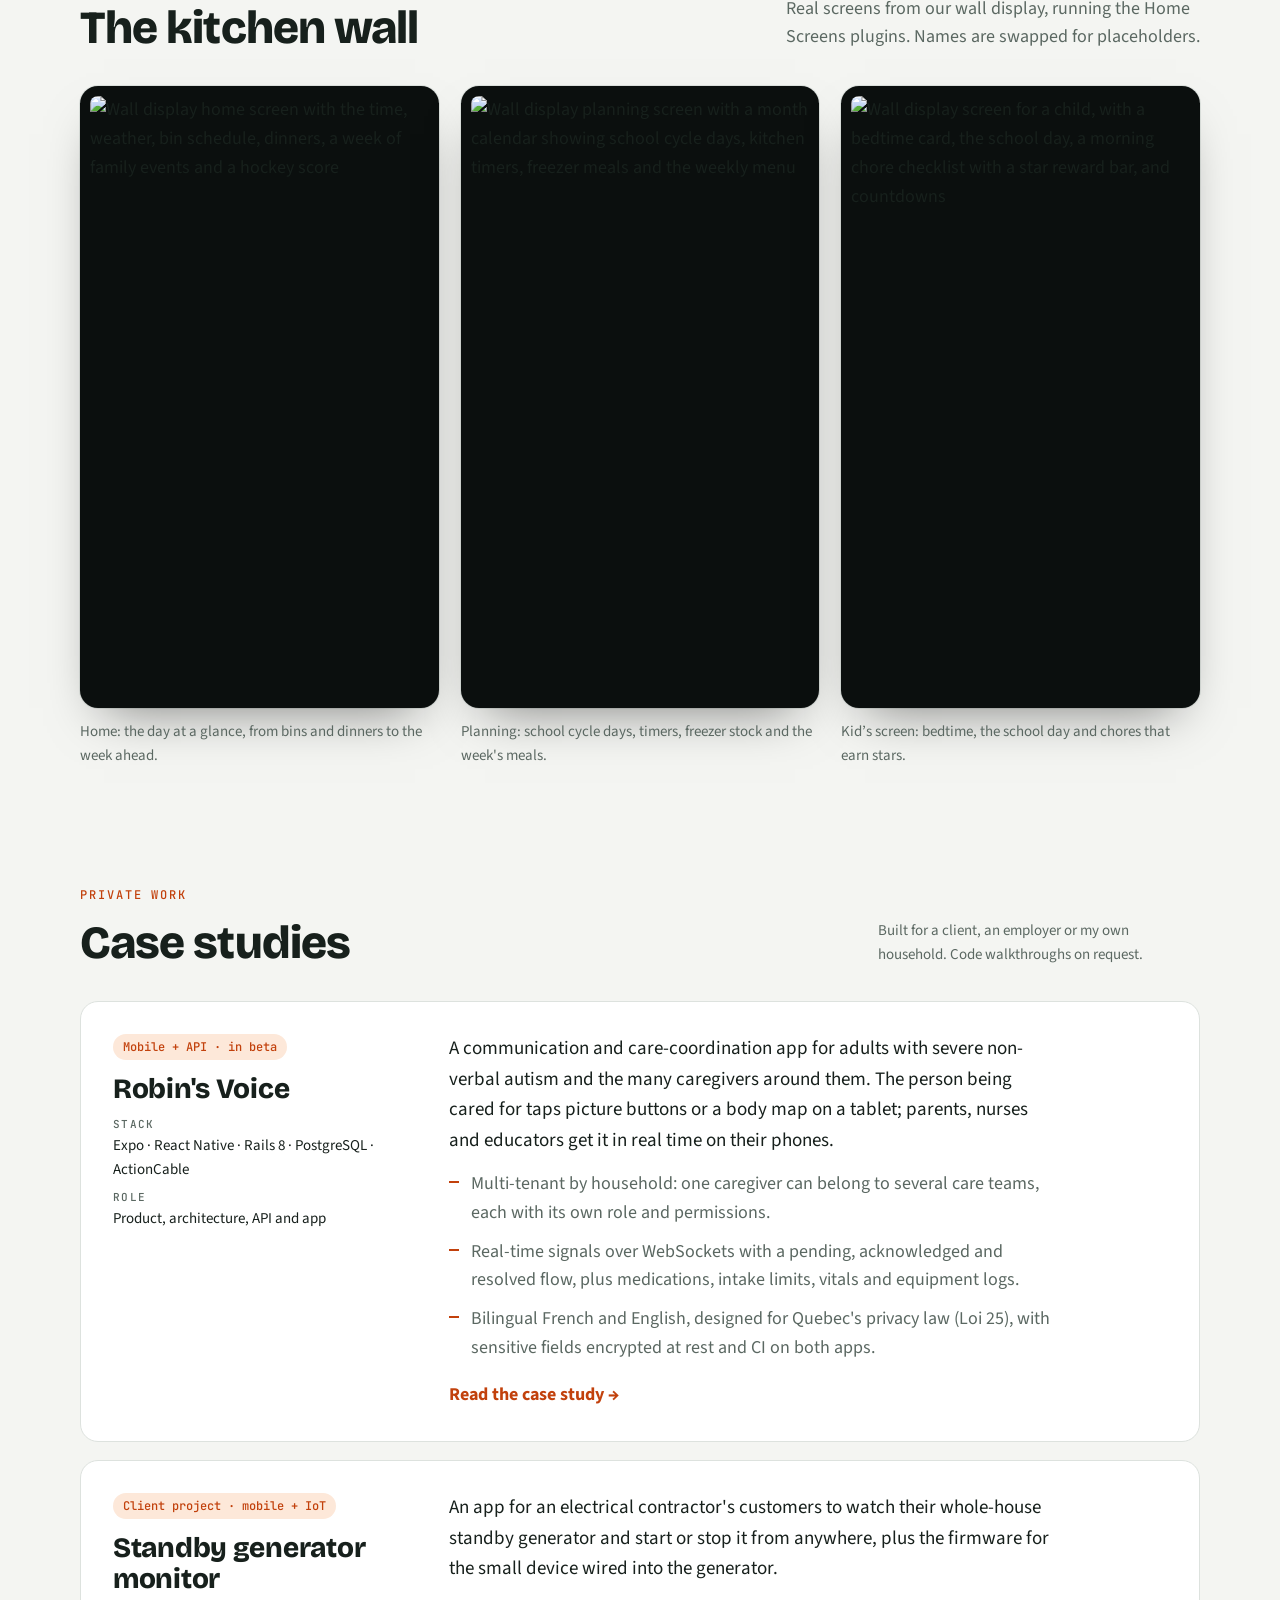
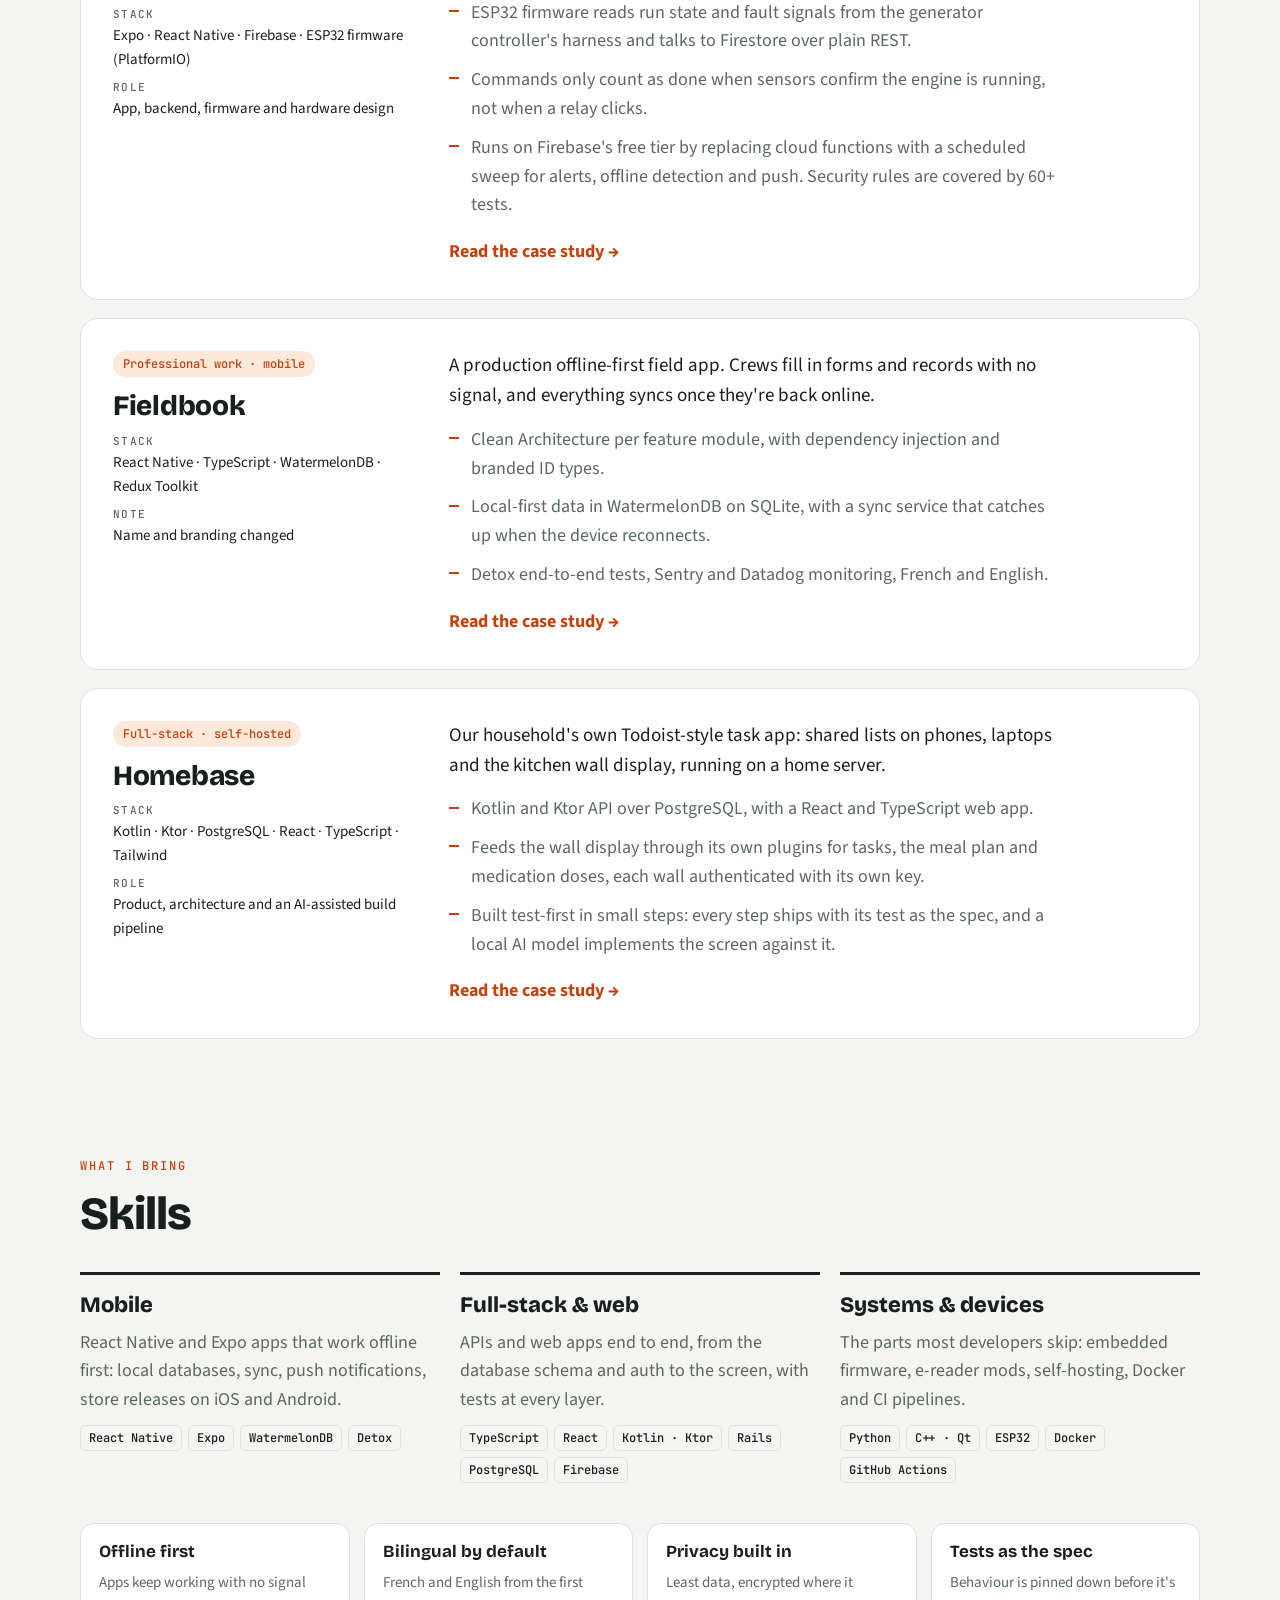
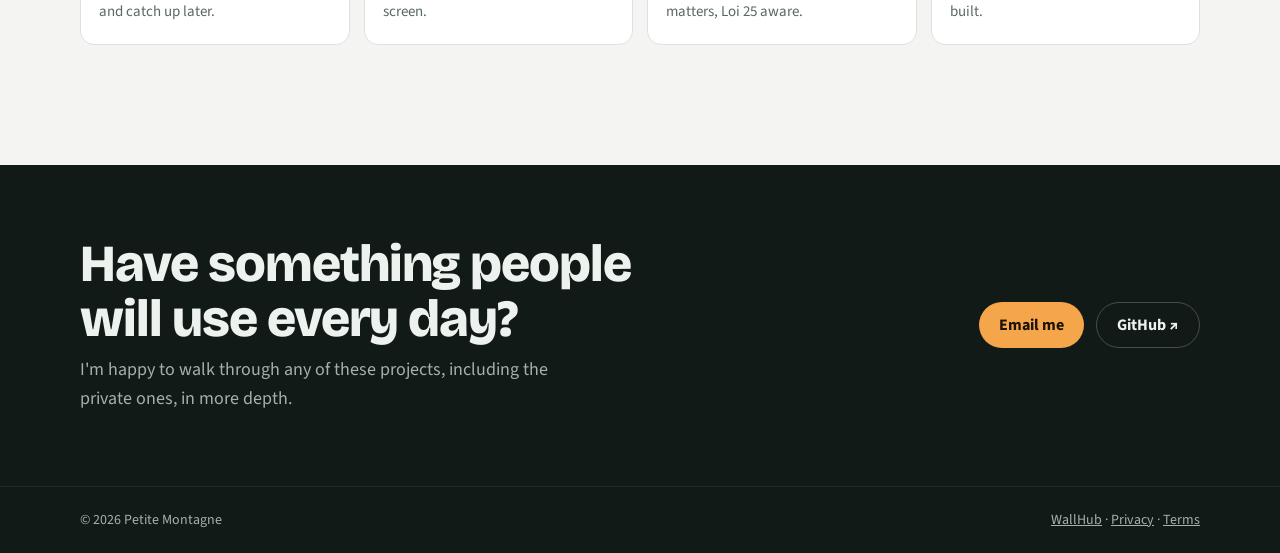
==== commit cc5620f4: "Link the Library app card to its public repo Co-Authored-By: Claude Opus 5.5 <noreply@anthropic.com>" ====
--- a/index.html
+++ b/index.html
@@ -111,6 +111,7 @@
           <h3>Library app</h3>
           <p>A faster, friendlier front end for a self-hosted book server. It covers shelves, series with the missing books, sending books to a Kobo, a wishlist, an EPUB reader that learns your reading pace, an audiobook player, and age-limited libraries for kids. Installs to the home screen, with no framework.</p>
           <div class="tags"><span>JavaScript</span><span>PWA</span><span>Service worker</span><span>REST API</span><span>Vanilla JS</span></div>
+          <div class="links"><a href="https://github.com/petite-montagne/library-app">View code ↗</a></div>
         </div>
       </article>
 
